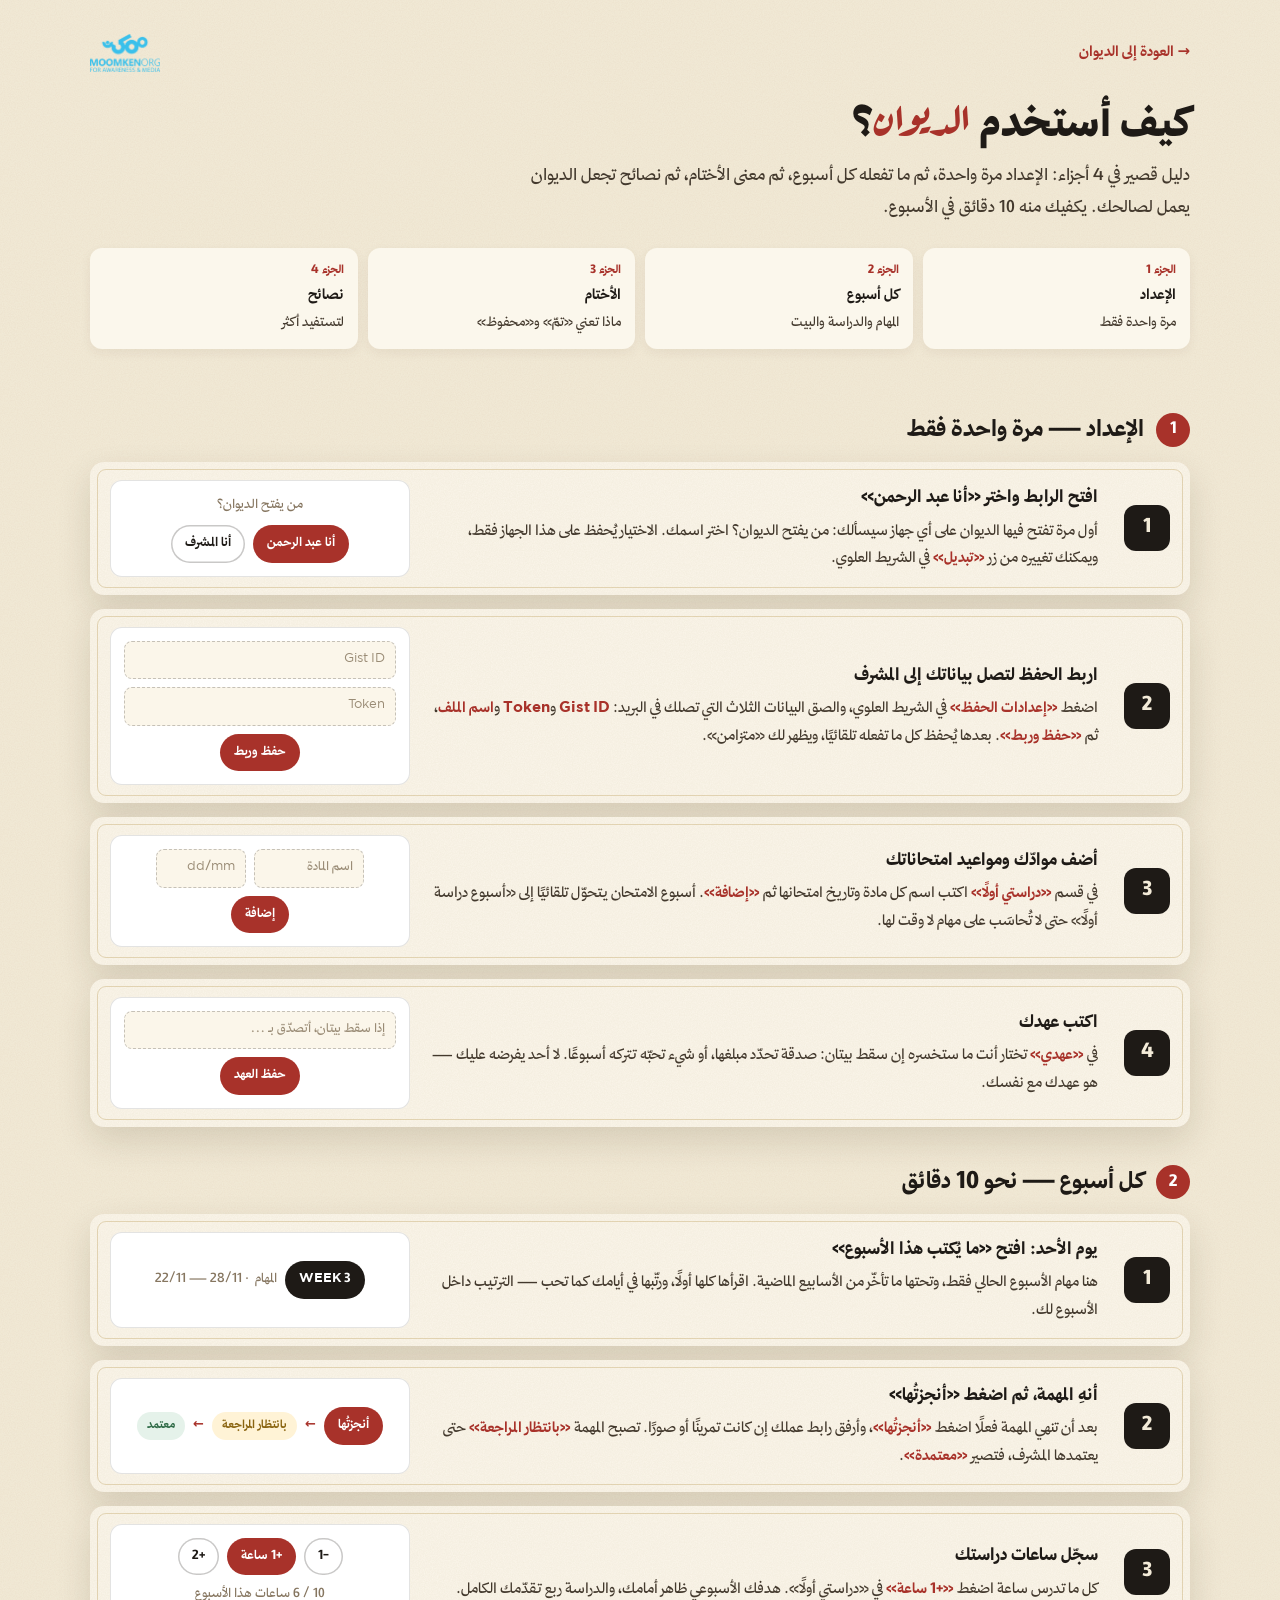
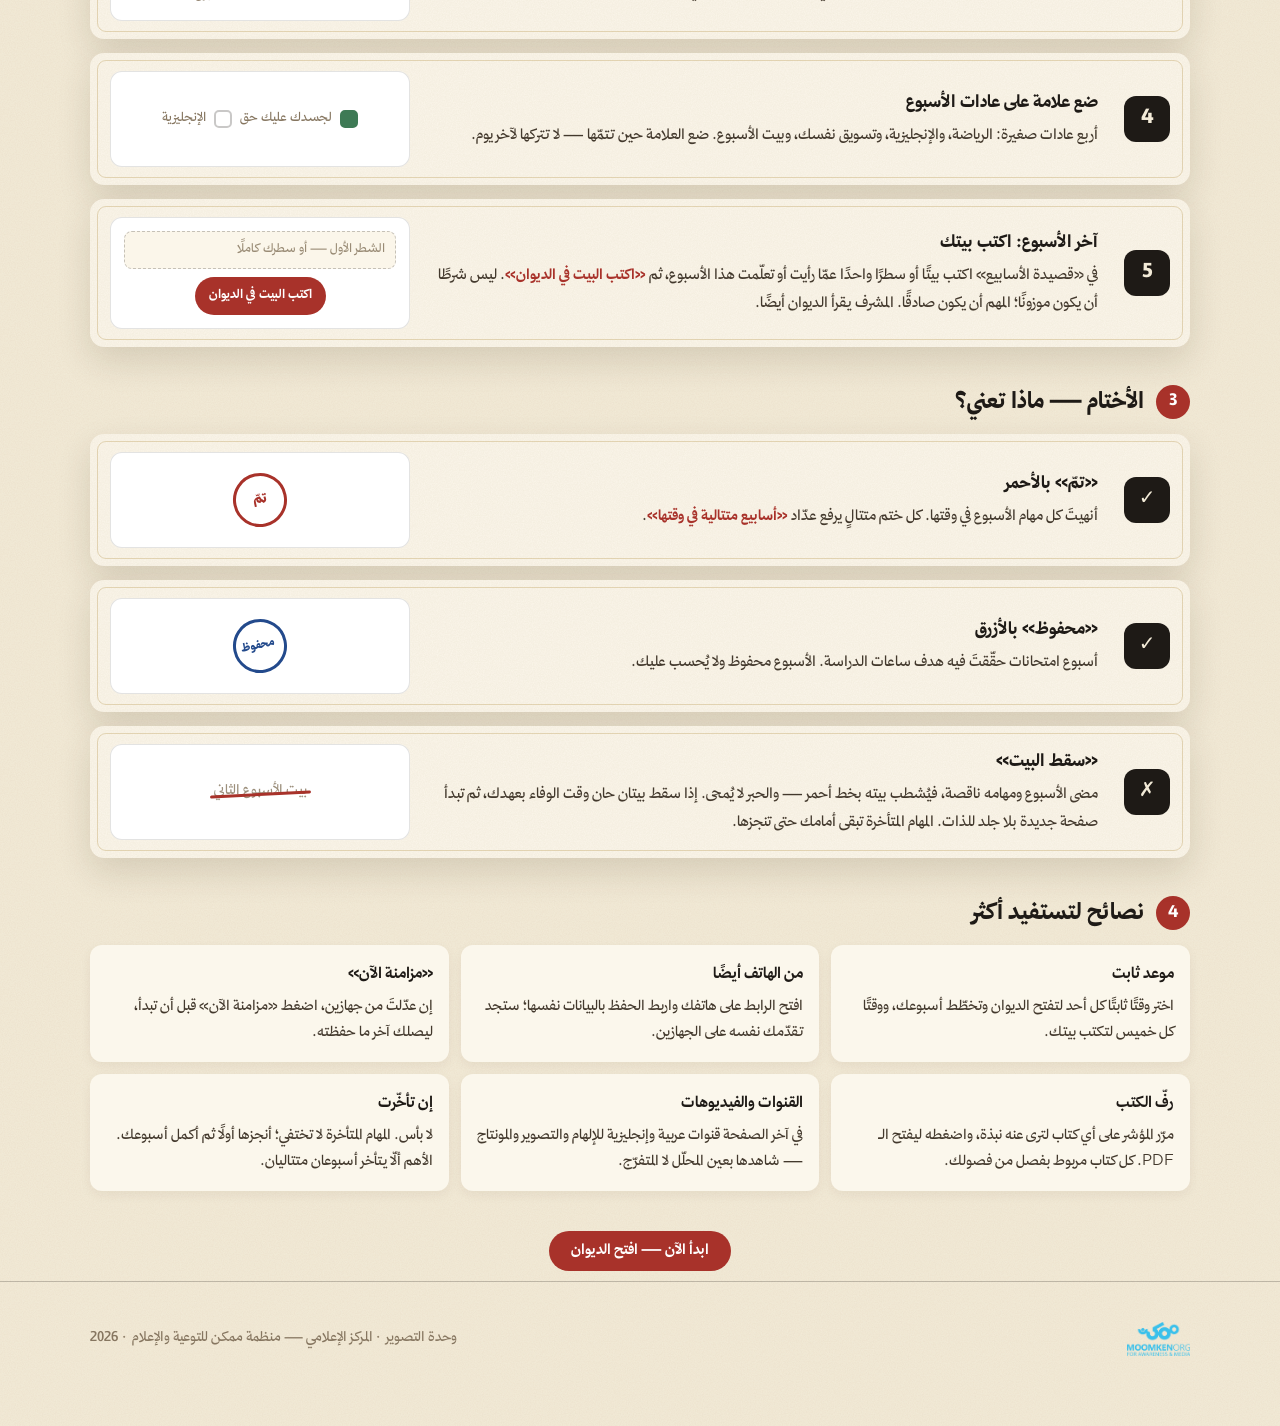
==== guide.html @ 240d4391 "Quran verse in its own section (Mushaf style), Dahab everywhere, clearer poem legend, new how-to gui" ====
<!DOCTYPE html>
<html lang="ar" dir="rtl">
<head>
<meta charset="utf-8">
<meta name="viewport" content="width=device-width, initial-scale=1, viewport-fit=cover">
<meta name="theme-color" content="#F3EBD8">
<title>كيف أستخدم الديوان؟ — عبد الرحمن · وحدة التصوير — ممكن</title>
<link rel="icon" href="assets/favicon.png">
<link rel="stylesheet" href="base.css?v=12">
<link rel="stylesheet" href="app.css?v=12">
<style>
.g-hero{padding:34px 0 20px}
.g-top{display:flex;justify-content:space-between;align-items:center;gap:12px}
.g-back{font-weight:700;font-size:15px;color:var(--accent);text-decoration:none;display:inline-flex;align-items:center;gap:6px}
.g-back:hover{text-decoration:underline}
.g-title{margin:26px 0 6px;font-size:clamp(30px,4vw,44px);font-weight:900;color:var(--ink);line-height:1.3}
.g-title span{font-family:'Aref Ruqaa','Dahab',serif;color:var(--accent);font-weight:700}
.g-lead{font-size:17px;color:var(--body);max-width:680px;line-height:1.9;margin:0}
.g-map{display:grid;grid-template-columns:repeat(4,1fr);gap:10px;margin:22px 0 6px}
.g-map a{display:flex;flex-direction:column;gap:2px;background:var(--surface);border-radius:12px;padding:12px 14px;text-decoration:none;color:var(--body);box-shadow:0 4px 12px rgba(60,40,15,.06);font-size:13.5px;transition:transform .2s}
.g-map a:hover{transform:translateY(-3px)}
.g-map b{color:var(--ink);font-size:15px}
.g-map i{font-style:normal;color:var(--accent);font-weight:800;font-size:12px}
.g-part{margin:34px 0 10px;display:flex;align-items:center;gap:12px}
.g-part span{width:34px;height:34px;border-radius:50%;background:var(--accent);color:#fff;display:grid;place-items:center;font-weight:800}
.g-part h2{margin:0;font-size:24px;font-weight:800;color:var(--ink)}
.steps{display:grid;gap:14px}
.step{display:grid;grid-template-columns:54px 1fr minmax(0,300px);gap:18px;align-items:center;background:var(--paper) var(--grain);border-radius:14px;padding:18px 20px;box-shadow:var(--shadow);position:relative}
.step::before{content:'';position:absolute;inset:7px;border:1px solid rgba(176,138,62,.3);border-radius:9px;pointer-events:none}
.sn{width:46px;height:46px;border-radius:12px;background:#1E1A16;color:#F3EBD8;display:grid;place-items:center;font-weight:900;font-size:20px}
.step h3{margin:0 0 4px;font-size:18px;font-weight:800;color:var(--ink)}
.step p{margin:0;font-size:15px;line-height:1.85;color:var(--body)}
.step p b{color:var(--accent)}
.mock{background:#fff;border-radius:12px;padding:14px;box-shadow:inset 0 0 0 1px var(--line);display:flex;flex-direction:column;gap:8px;align-items:center;justify-content:center;min-height:96px;font-size:13px;color:var(--muted)}
.mock .row{display:flex;gap:8px;flex-wrap:wrap;justify-content:center;align-items:center}
.mb{display:inline-flex;align-items:center;gap:6px;border-radius:999px;padding:7px 14px;font-weight:700;font-size:13px;background:var(--accent);color:#fff;white-space:nowrap}
.mb.gh{background:transparent;color:var(--ink);box-shadow:inset 0 0 0 1.5px var(--line2)}
.mb.dk{background:#1E1A16}
.mf{width:100%;border:1.5px dashed var(--line2);border-radius:8px;padding:7px 10px;text-align:start;font-size:12.5px;color:#9a8c76;background:var(--paper)}
.mk{display:inline-flex;width:18px;height:18px;border-radius:5px;border:2px solid var(--line2)}
.mk.on{background:#3E7A55;border-color:#3E7A55}
.tag{display:inline-block;border-radius:999px;padding:3px 10px;font-size:12px;font-weight:700}
.tag.wait{background:#FFF3D6;color:#8A6410}.tag.ok{background:#E5F2EA;color:#2F6B47}
.stamp{width:54px;height:54px;border-radius:50%;border:3px solid var(--accent);color:var(--accent);display:grid;place-items:center;font-weight:900;transform:rotate(-12deg);font-size:15px}
.stamp.b{border-color:var(--accent2);color:var(--accent2);font-size:12px}
.strk{position:relative;color:#9c8f7c;font-size:14px}
.strk::after{content:'';position:absolute;left:-4px;right:-4px;top:55%;height:3px;background:var(--accent);border-radius:3px;transform:rotate(-3deg)}
.arrow{color:var(--accent);font-weight:900}
.tips{display:grid;grid-template-columns:repeat(3,1fr);gap:12px}
.tip{background:var(--surface);border-radius:12px;padding:16px;box-shadow:0 4px 12px rgba(60,40,15,.06)}
.tip b{display:block;color:var(--ink);font-size:16px;margin-bottom:4px}
.tip p{margin:0;font-size:14.5px;line-height:1.8;color:var(--body)}
.g-end{text-align:center;margin:40px 0 10px}
@media (max-width:900px){ .g-map{grid-template-columns:repeat(2,1fr)} .tips{grid-template-columns:1fr} }
@media (max-width:720px){ .step{grid-template-columns:44px 1fr} .step .mock{grid-column:1 / -1} .sn{width:40px;height:40px;font-size:17px} }
</style>
</head>
<body>
<header class="g-hero">
  <div class="wrap">
    <div class="g-top">
      <a class="g-back" href="./">→ العودة إلى الديوان</a>
      <img class="logo" src="assets/logo-cyan.png" alt="ممكن" width="132" height="44">
    </div>
    <h1 class="g-title">كيف أستخدم <span>الديوان</span>؟</h1>
    <p class="g-lead">دليل قصير في <bdi dir="ltr">4</bdi> أجزاء: الإعداد مرة واحدة، ثم ما تفعله كل أسبوع، ثم معنى الأختام، ثم نصائح تجعل الديوان يعمل لصالحك. يكفيك منه <bdi dir="ltr">10</bdi> دقائق في الأسبوع.</p>
    <nav class="g-map">
      <a href="#p1"><i>الجزء 1</i><b>الإعداد</b>مرة واحدة فقط</a>
      <a href="#p2"><i>الجزء 2</i><b>كل أسبوع</b>المهام والدراسة والبيت</a>
      <a href="#p3"><i>الجزء 3</i><b>الأختام</b>ماذا تعني «تمّ» و«محفوظ»</a>
      <a href="#p4"><i>الجزء 4</i><b>نصائح</b>لتستفيد أكثر</a>
    </nav>
  </div>
</header>

<main class="wrap">
  <div class="g-part" id="p1"><span>1</span><h2>الإعداد — مرة واحدة فقط</h2></div>
  <div class="steps">
    <div class="step"><div class="sn">1</div><div><h3>افتح الرابط واختر «أنا عبد الرحمن»</h3><p>أول مرة تفتح فيها الديوان على أي جهاز سيسألك: من يفتح الديوان؟ اختر اسمك. الاختيار يُحفظ على هذا الجهاز فقط، ويمكنك تغييره من زر <b>«تبديل»</b> في الشريط العلوي.</p></div>
      <div class="mock"><span>من يفتح الديوان؟</span><div class="row"><span class="mb">أنا عبد الرحمن</span><span class="mb gh">أنا المشرف</span></div></div></div>
    <div class="step"><div class="sn">2</div><div><h3>اربط الحفظ لتصل بياناتك إلى المشرف</h3><p>اضغط <b>«إعدادات الحفظ»</b> في الشريط العلوي، والصق البيانات الثلاث التي تصلك في البريد: <b>Gist ID</b> و<b>Token</b> و<b>اسم الملف</b>، ثم <b>«حفظ وربط»</b>. بعدها يُحفظ كل ما تفعله تلقائيًا، ويظهر لك «متزامن».</p></div>
      <div class="mock"><div class="mf">Gist ID</div><div class="mf">Token</div><span class="mb">حفظ وربط</span></div></div>
    <div class="step"><div class="sn">3</div><div><h3>أضف موادّك ومواعيد امتحاناتك</h3><p>في قسم <b>«دراستي أولًا»</b> اكتب اسم كل مادة وتاريخ امتحانها ثم <b>«إضافة»</b>. أسبوع الامتحان يتحوّل تلقائيًا إلى «أسبوع دراسة أولًا» حتى لا تُحاسَب على مهام لا وقت لها.</p></div>
      <div class="mock"><div class="row"><div class="mf" style="width:110px">اسم المادة</div><div class="mf" style="width:90px">dd/mm</div><span class="mb">إضافة</span></div></div></div>
    <div class="step"><div class="sn">4</div><div><h3>اكتب عهدك</h3><p>في <b>«عهدي»</b> تختار أنت ما ستخسره إن سقط بيتان: صدقة تحدّد مبلغها، أو شيء تحبّه تتركه أسبوعًا. لا أحد يفرضه عليك — هو عهدك مع نفسك.</p></div>
      <div class="mock"><div class="mf">إذا سقط بيتان، أتصدّق بـ…</div><span class="mb">حفظ العهد</span></div></div>
  </div>

  <div class="g-part" id="p2"><span>2</span><h2>كل أسبوع — نحو <bdi dir="ltr">10</bdi> دقائق</h2></div>
  <div class="steps">
    <div class="step"><div class="sn">1</div><div><h3>يوم الأحد: افتح «ما يُكتب هذا الأسبوع»</h3><p>هنا مهام الأسبوع الحالي فقط، وتحتها ما تأخّر من الأسابيع الماضية. اقرأها كلها أولًا، ورتّبها في أيامك كما تحب — الترتيب داخل الأسبوع لك.</p></div>
      <div class="mock"><div class="row"><span class="mb dk">WEEK 3</span><span>المهام · <bdi dir="ltr">22/11 — 28/11</bdi></span></div></div></div>
    <div class="step"><div class="sn">2</div><div><h3>أنهِ المهمة، ثم اضغط «أنجزتُها»</h3><p>بعد أن تنهي المهمة فعلًا اضغط <b>«أنجزتُها»</b>، وأرفق رابط عملك إن كانت تمرينًا أو صورًا. تصبح المهمة <b>«بانتظار المراجعة»</b> حتى يعتمدها المشرف، فتصير <b>«معتمدة»</b>.</p></div>
      <div class="mock"><div class="row"><span class="mb">أنجزتُها</span><span class="arrow">←</span><span class="tag wait">بانتظار المراجعة</span><span class="arrow">←</span><span class="tag ok">معتمد</span></div></div></div>
    <div class="step"><div class="sn">3</div><div><h3>سجّل ساعات دراستك</h3><p>كل ما تدرس ساعة اضغط <b>«+1 ساعة»</b> في «دراستي أولًا». هدفك الأسبوعي ظاهر أمامك، والدراسة ربع تقدّمك الكامل.</p></div>
      <div class="mock"><div class="row"><span class="mb gh">−1</span><span class="mb">+1 ساعة</span><span class="mb gh">+2</span></div><span><bdi dir="ltr">6 / 10</bdi> ساعات هذا الأسبوع</span></div></div>
    <div class="step"><div class="sn">4</div><div><h3>ضع علامة على عادات الأسبوع</h3><p>أربع عادات صغيرة: الرياضة، والإنجليزية، وتسويق نفسك، وبيت الأسبوع. ضع العلامة حين تتمّها — لا تتركها لآخر يوم.</p></div>
      <div class="mock"><div class="row"><span class="mk on"></span>لجسدك عليك حق <span class="mk"></span>الإنجليزية</div></div></div>
    <div class="step"><div class="sn">5</div><div><h3>آخر الأسبوع: اكتب بيتك</h3><p>في «قصيدة الأسابيع» اكتب بيتًا أو سطرًا واحدًا عمّا رأيت أو تعلّمت هذا الأسبوع، ثم <b>«اكتب البيت في الديوان»</b>. ليس شرطًا أن يكون موزونًا؛ المهم أن يكون صادقًا. المشرف يقرأ الديوان أيضًا.</p></div>
      <div class="mock"><div class="mf">الشطر الأول — أو سطرك كاملًا</div><span class="mb">اكتب البيت في الديوان</span></div></div>
  </div>

  <div class="g-part" id="p3"><span>3</span><h2>الأختام — ماذا تعني؟</h2></div>
  <div class="steps">
    <div class="step"><div class="sn">✓</div><div><h3>«تمّ» بالأحمر</h3><p>أنهيتَ كل مهام الأسبوع في وقتها. كل ختم متتالٍ يرفع عدّاد <b>«أسابيع متتالية في وقتها»</b>.</p></div><div class="mock"><span class="stamp">تمّ</span></div></div>
    <div class="step"><div class="sn">✓</div><div><h3>«محفوظ» بالأزرق</h3><p>أسبوع امتحانات حقّقتَ فيه هدف ساعات الدراسة. الأسبوع محفوظ ولا يُحسب عليك.</p></div><div class="mock"><span class="stamp b">محفوظ</span></div></div>
    <div class="step"><div class="sn">✗</div><div><h3>«سقط البيت»</h3><p>مضى الأسبوع ومهامه ناقصة، فيُشطب بيته بخط أحمر — والحبر لا يُمحى. إذا سقط بيتان حان وقت الوفاء بعهدك، ثم تبدأ صفحة جديدة بلا جلد للذات. المهام المتأخرة تبقى أمامك حتى تنجزها.</p></div><div class="mock"><span class="strk">بيت الأسبوع الثاني</span></div></div>
  </div>

  <div class="g-part" id="p4"><span>4</span><h2>نصائح لتستفيد أكثر</h2></div>
  <div class="tips">
    <div class="tip"><b>موعد ثابت</b><p>اختر وقتًا ثابتًا كل أحد لتفتح الديوان وتخطّط أسبوعك، ووقتًا كل خميس لتكتب بيتك.</p></div>
    <div class="tip"><b>من الهاتف أيضًا</b><p>افتح الرابط على هاتفك واربط الحفظ بالبيانات نفسها؛ ستجد تقدّمك نفسه على الجهازين.</p></div>
    <div class="tip"><b>«مزامنة الآن»</b><p>إن عدّلتَ من جهازين، اضغط «مزامنة الآن» قبل أن تبدأ، ليصلك آخر ما حفظته.</p></div>
    <div class="tip"><b>رفّ الكتب</b><p>مرّر المؤشر على أي كتاب لترى عنه نبذة، واضغطه ليفتح الـ PDF. كل كتاب مربوط بفصل من فصولك.</p></div>
    <div class="tip"><b>القنوات والفيديوهات</b><p>في آخر الصفحة قنوات عربية وإنجليزية للإلهام والتصوير والمونتاج — شاهدها بعين المحلّل لا المتفرّج.</p></div>
    <div class="tip"><b>إن تأخّرت</b><p>لا بأس. المهام المتأخرة لا تختفي؛ أنجزها أولًا ثم أكمل أسبوعك. الأهم ألّا يتأخر أسبوعان متتاليان.</p></div>
  </div>
  <div class="g-end"><a class="btn btn-main" href="./">ابدأ الآن — افتح الديوان</a></div>
</main>
<footer class="foot">
  <div class="wrap foot-in">
    <img src="assets/logo-cyan.png" alt="ممكن" width="102" height="34">
    <span>وحدة التصوير · المركز الإعلامي — منظمة ممكن للتوعية والإعلام · <bdi dir="ltr">2026</bdi></span>
  </div>
</footer>
</body>
</html>
---- base.css ----
/* ============================================================
   Moomken Media Center — Photography Unit trackers · shared base
   Each theme (app.css) sets the colour tokens below.
   ============================================================ */
@font-face{font-family:'Dahab';src:url('assets/fonts/DahabArabicITF-Regular.otf') format('opentype');font-weight:400;font-display:swap}
@font-face{font-family:'Dahab';src:url('assets/fonts/DahabArabicITF-Medium.otf') format('opentype');font-weight:500;font-display:swap}
@font-face{font-family:'Dahab';src:url('assets/fonts/DahabArabicITF-Bold.otf') format('opentype');font-weight:700;font-display:swap}
@font-face{font-family:'Dahab';src:url('assets/fonts/DahabArabicITF-ExtraBold.otf') format('opentype');font-weight:800;font-display:swap}
@font-face{font-family:'Dahab';src:url('assets/fonts/DahabArabicITF-Black.otf') format('opentype');font-weight:900;font-display:swap}
@font-face{font-family:'Gotham';src:url('assets/fonts/Gotham-Book.ttf') format('truetype');font-weight:400;font-display:swap}
@font-face{font-family:'Gotham';src:url('assets/fonts/Gotham-Medium.ttf') format('truetype');font-weight:500;font-display:swap}
@font-face{font-family:'Gotham';src:url('assets/fonts/Gotham-Bold.ttf') format('truetype');font-weight:700;font-display:swap}
@font-face{font-family:'Gotham';src:url('assets/fonts/Gotham-Black.otf') format('opentype');font-weight:900;font-display:swap}

:root{
  --bg:#0B1220; --bg2:#101a2e; --surface:#14203a; --surface2:#1a2947;
  --ink:#F4F7FB; --body:#C9D3E1; --muted:#8A97AB; --line:rgba(255,255,255,.08); --line2:rgba(255,255,255,.22);
  --accent:#F4B942; --accent-ink:#1A1206; --accent2:#7FD1FF;
  --ok:#43B97F; --warn:#E3A33B; --danger:#E5484D;
  --r:18px; --r-md:12px; --r-sm:8px;
  --ease:cubic-bezier(.2,.8,.2,1);
  --shadow:0 10px 30px rgba(0,0,0,.35);
}
*{box-sizing:border-box}
html{scroll-behavior:smooth;-webkit-text-size-adjust:100%}
body{margin:0;background:var(--bg);color:var(--body);font-family:'Dahab','Gotham',system-ui,sans-serif;font-size:16.5px;line-height:1.8;overflow-x:hidden}
img{max-width:100%;display:block}
a{color:var(--accent2)}
bdi{unicode-bidi:isolate}
.hidden{display:none!important}
.wrap{max-width:1140px;margin:0 auto;padding:0 20px}
.en{font-family:'Gotham',sans-serif;letter-spacing:.02em}
.grow{flex:1}
.muted{color:var(--muted)}
::selection{background:var(--accent);color:var(--accent-ink)}
input,button,textarea{font-family:inherit}

/* ---------- buttons ---------- */
.btn{font-family:inherit;font-weight:700;font-size:15px;border:0;cursor:pointer;padding:11px 22px;border-radius:999px;display:inline-flex;align-items:center;justify-content:center;gap:6px;line-height:1.2;text-decoration:none;transition:transform .15s var(--ease),background .18s,color .18s,box-shadow .18s;white-space:nowrap}
.btn:active{transform:scale(.96)}
.btn:disabled{opacity:.5;cursor:default}
.btn-sm{font-size:14px;padding:8px 16px}
.btn-xs{font-size:13px;padding:6px 12px}
.btn-main{background:var(--accent);color:var(--accent-ink)}
.btn-main:hover{box-shadow:0 0 0 4px color-mix(in srgb,var(--accent) 30%,transparent)}
.btn-ok{background:var(--ok);color:#fff}
.btn-ghost{background:transparent;color:var(--ink);box-shadow:inset 0 0 0 1.5px var(--line2)}
.btn-ghost:hover{box-shadow:inset 0 0 0 1.5px var(--ink)}
.btn-ghost-d{background:transparent;color:var(--muted);box-shadow:inset 0 0 0 1.5px var(--line2)}

/* ---------- role picker ---------- */
.veil{position:fixed;inset:0;z-index:90;background:color-mix(in srgb,var(--bg) 88%,transparent);backdrop-filter:blur(10px);display:grid;place-items:center;padding:20px}
.veil-card{background:var(--surface);border:1px solid var(--line);border-radius:24px;padding:34px 28px;max-width:440px;width:100%;text-align:center;box-shadow:var(--shadow)}
.veil-card img.veil-st{width:130px;margin:-90px auto 6px;filter:drop-shadow(0 10px 20px rgba(0,0,0,.4))}
.veil-card h2{color:var(--ink);margin:6px 0 4px;font-size:26px;line-height:1.4}
.veil-card p{margin:0 0 20px;color:var(--muted);font-size:15px}
.pick-row{display:flex;gap:10px;justify-content:center;flex-wrap:wrap}
.pin-row{margin-top:18px;display:flex;gap:8px;justify-content:center;flex-wrap:wrap}
.pin-row input{background:var(--bg2);border:1.5px solid var(--line2);color:var(--ink);border-radius:999px;padding:9px 16px;width:160px;font-size:16px;text-align:center}
.pin-err{width:100%;color:var(--danger);font-size:14px}

/* ---------- sync bar ---------- */
.syncbar{position:sticky;top:0;z-index:60;background:color-mix(in srgb,var(--bg) 82%,transparent);backdrop-filter:blur(12px);border-bottom:1px solid var(--line)}
.syncbar-in{max-width:1140px;margin:0 auto;padding:8px 20px;display:flex;align-items:center;gap:8px;font-size:13.5px;flex-wrap:wrap}
.dot{width:9px;height:9px;border-radius:50%;background:#8a96a8;flex:none}
.dot.pulse{animation:pulse 1s infinite}
@keyframes pulse{50%{opacity:.3}}
.sync-txt{color:var(--muted);min-width:0;overflow:hidden;text-overflow:ellipsis;white-space:nowrap;max-width:46vw}
.role-badge{color:var(--ink);font-weight:700;padding:2px 10px;border-radius:999px;background:var(--surface2)}
.setup{border-top:1px solid var(--line);background:var(--bg2)}
.setup-in{max-width:1140px;margin:0 auto;padding:14px 20px;display:flex;gap:12px;flex-wrap:wrap;align-items:flex-end}
.field{display:flex;flex-direction:column;gap:4px;flex:1 1 220px;min-width:0}
.field.narrow{flex:0 1 220px}
.field label{font-size:13px;color:var(--muted)}
.field input{background:var(--surface);border:1.5px solid var(--line2);color:var(--ink);border-radius:10px;padding:9px 12px;font-size:14px;width:100%}
.setup-note{width:100%;font-size:13px;color:var(--muted)}

/* ---------- sections ---------- */
.sec{padding:56px 0}
.sec-head{display:flex;align-items:flex-end;justify-content:space-between;gap:16px;margin-bottom:22px;flex-wrap:wrap}
.sec-k{font-family:'Gotham',sans-serif;font-size:12px;letter-spacing:.22em;text-transform:uppercase;color:var(--accent);font-weight:700}
.sec h2{color:var(--ink);font-size:clamp(26px,4vw,38px);line-height:1.3;margin:4px 0 0;font-weight:900}
.sec-sub{color:var(--muted);max-width:560px;margin:6px 0 0;font-size:15.5px}
.card{background:var(--surface);border:1px solid var(--line);border-radius:var(--r);padding:22px}
.rv{opacity:0;transform:translateY(18px);transition:opacity .7s var(--ease),transform .7s var(--ease)}
.rv.in{opacity:1;transform:none}

/* ---------- this week ---------- */
#weekCard{display:flex;gap:20px;align-items:flex-start}
.wk-cal{flex:none;width:96px;text-align:center;border-radius:16px;background:var(--accent);color:var(--accent-ink);padding:10px 6px 8px}
.wk-cal .w1{font-family:'Gotham';font-size:11px;letter-spacing:.28em;font-weight:700}
.wk-cal .w2{font-family:'Gotham';font-size:46px;font-weight:900;line-height:1}
.wk-cal .w3{font-size:13px;font-weight:700}
.wk-main{flex:1;min-width:0}
.wk-head{display:flex;gap:10px;align-items:baseline;flex-wrap:wrap;margin-bottom:6px}
.wk-head h3{margin:0;color:var(--ink);font-size:21px}
.rng{color:var(--muted);font-size:14px}
.exam-banner{background:color-mix(in srgb,var(--warn) 16%,transparent);border:1px solid color-mix(in srgb,var(--warn) 40%,transparent);color:var(--ink);border-radius:12px;padding:10px 14px;margin:8px 0;font-size:15px}
.wk-list{list-style:none;margin:6px 0 0;padding:0;display:grid;gap:4px}
.wk-list li{display:flex;gap:10px;align-items:flex-start;padding:7px 10px;border-radius:10px;cursor:pointer;transition:background .15s;overflow-wrap:anywhere}
.wk-list li:hover{background:var(--surface2)}
.wk-list li.done span{color:var(--muted);text-decoration:line-through;text-decoration-color:var(--line2)}
.wk-late{margin-top:12px;font-size:13px;color:var(--warn);font-weight:700}
.t-ico{width:24px;height:24px;flex:none;margin-top:2px}

/* ---------- studies ---------- */
.st-grid{display:grid;grid-template-columns:1fr 1fr;gap:18px}
.st-card{background:var(--surface);border:1px solid var(--line);border-radius:var(--r);padding:22px;min-width:0}
.st-k{font-size:14px;color:var(--muted);font-weight:700;margin-bottom:6px}
.st-big{display:flex;align-items:baseline;gap:8px;color:var(--ink)}
.st-big b{font-family:'Gotham';font-size:56px;line-height:1;font-weight:900;color:var(--accent)}
.st-meter{height:8px;border-radius:9px;background:var(--surface2);overflow:hidden;margin:12px 0}
.st-meter i{display:block;height:100%;background:var(--accent);border-radius:9px;transition:width .6s var(--ease)}
.st-acts{display:flex;gap:8px;flex-wrap:wrap}
.st-goal{display:block;margin-top:10px;font-size:14px;color:var(--muted)}
.st-goal input{width:60px;background:var(--bg2);border:1.5px solid var(--line2);color:var(--ink);border-radius:8px;padding:3px 6px;text-align:center;font-family:'Gotham'}
.st-bars{display:flex;gap:6px;align-items:flex-end;height:96px;margin-top:16px}
.sb{flex:1;height:100%;display:flex;flex-direction:column;justify-content:flex-end;align-items:center;gap:4px;position:relative}
.sb i{display:block;width:100%;min-height:3px;background:var(--line2);border-radius:6px 6px 2px 2px;transition:height .6s var(--ease)}
.sb.met i{background:var(--ok)}
.sb.now i{box-shadow:0 0 0 2px var(--accent)}
.sb.exam::before{content:'📚';position:absolute;top:-4px;font-size:12px}
.sb span{font-family:'Gotham';font-size:11px;color:var(--muted)}
.st-note{margin-top:10px;font-size:13.5px;color:var(--muted)}
.subj{list-style:none;padding:0;margin:4px 0 12px;display:grid;gap:6px}
.subj li{display:flex;align-items:center;gap:8px;background:var(--bg2);border-radius:10px;padding:8px 12px;flex-wrap:wrap}
.sn{color:var(--ink);font-weight:700;flex:1;min-width:0;overflow-wrap:anywhere}
.sd{color:var(--muted);font-size:13.5px}
.cd{font-size:12.5px;font-weight:700;padding:1px 9px;border-radius:999px;background:var(--surface2);color:var(--body)}
.cd.hot{background:var(--warn);color:#1a1206}
.cd.past{opacity:.6}
.subj .x{background:none;border:0;color:var(--muted);font-size:20px;cursor:pointer;line-height:1;padding:0 4px}
.subj-add{display:flex;gap:8px;flex-wrap:wrap}
.subj-add input{flex:1 1 130px;min-width:0;background:var(--bg2);border:1.5px solid var(--line2);color:var(--ink);border-radius:10px;padding:7px 10px;font-size:14px;color-scheme:dark}
.st-tips{margin-top:14px;font-size:13.5px;color:var(--muted);border-top:1px dashed var(--line2);padding-top:12px}
.st-tips b{color:var(--ink)}

/* ---------- weekly habits ---------- */
.ck-head{color:var(--ink);font-weight:800;font-size:18px;margin-bottom:10px;display:flex;gap:10px;align-items:baseline}
.ck-head span{font-size:13px;color:var(--muted);font-weight:500}
.ck-list{display:grid;grid-template-columns:repeat(4,1fr);gap:10px}
.ck{display:flex;gap:10px;align-items:flex-start;text-align:start;background:var(--surface);border:1px solid var(--line);border-radius:14px;padding:14px;color:var(--body);cursor:pointer;transition:border-color .2s,background .2s,transform .15s}
.ck:hover:not(:disabled){border-color:var(--line2)}
.ck:disabled{cursor:default}
.ck b{display:block;color:var(--ink);font-size:15.5px}
.ck small{display:block;font-size:13px;color:var(--muted);line-height:1.5}
.ck-box{flex:none;width:24px;height:24px;border-radius:7px;border:1.6px solid var(--line2);display:grid;place-items:center;color:var(--accent-ink);font-weight:900;font-size:14px;margin-top:2px}
.ck.on{border-color:color-mix(in srgb,var(--accent) 60%,transparent);background:color-mix(in srgb,var(--accent) 9%,var(--surface))}
.ck.on .ck-box{background:var(--accent);border-color:var(--accent)}

/* ---------- chapters ---------- */
#chapters{display:grid;gap:14px}
.ch{background:var(--surface);border:1px solid var(--line);border-radius:var(--r);overflow:hidden;transition:border-color .3s}
.ch.current{border-color:color-mix(in srgb,var(--cc) 55%,transparent)}
.ch-head{display:flex;align-items:center;gap:16px;padding:18px 20px;cursor:pointer;user-select:none}
.ch-num{flex:none;width:52px;height:52px;border-radius:50%;display:grid;place-items:center;font-family:'Gotham';font-weight:900;font-size:22px;color:var(--bg);background:var(--cc)}
.ch.done .ch-num{background:var(--ok);color:#fff}
.ch-titles{flex:1;min-width:0}
.ch-en{font-family:'Gotham';font-size:11.5px;letter-spacing:.14em;text-transform:uppercase;color:var(--cc);font-weight:700}
.ch-titles h3{margin:0;color:var(--ink);font-size:20px;line-height:1.45}
.ch-meta{font-size:13px;color:var(--muted)}
.ch-prog{flex:none;width:130px}
.ch-prog .row{display:flex;justify-content:space-between;font-family:'Gotham';font-size:12px;color:var(--muted)}
.ch-bar{height:6px;border-radius:6px;background:var(--surface2);overflow:hidden;margin-top:4px}
.ch-bar i{display:block;height:100%;background:var(--cc);transition:width .6s var(--ease)}
.ch-toggle{flex:none;background:none;border:0;color:var(--muted);font-size:22px;cursor:pointer;transition:transform .3s var(--ease)}
.ch.open .ch-toggle{transform:rotate(180deg)}
.ch-body{display:grid;grid-template-rows:0fr;transition:grid-template-rows .45s var(--ease)}
.ch.open .ch-body{grid-template-rows:1fr}
.ch-inner{overflow:hidden;padding:0 20px}
.ch.open .ch-inner{padding-bottom:20px}
.ch-quote{margin:0 0 10px;padding:10px 16px;border-inline-start:3px solid var(--cc);color:var(--ink);font-size:17px;font-weight:700;background:var(--bg2);border-radius:0 10px 10px 0}
.ch-desc{margin:0 0 14px;color:var(--body)}
.tasks{display:grid;gap:8px}
.task{display:flex;gap:12px;align-items:flex-start;background:var(--bg2);border:1px solid var(--line);border-radius:14px;padding:13px 14px;transition:border-color .2s,background .3s}
.task.pending{border-color:color-mix(in srgb,var(--warn) 45%,transparent)}
.task.done{opacity:.82}
.task.just{animation:just .9s var(--ease)}
@keyframes just{30%{background:color-mix(in srgb,var(--ok) 25%,var(--bg2))}}
.t-main{flex:1;min-width:0}
.t-txt{color:var(--ink);font-weight:700;overflow-wrap:anywhere;line-height:1.65}
.task.done .t-txt{text-decoration:line-through;text-decoration-color:var(--line2)}
.t-why{font-size:14px;color:var(--muted);margin-top:2px}
.t-tags{display:flex;gap:6px;flex-wrap:wrap;margin-top:6px;align-items:center}
.tag{font-size:12px;padding:1px 9px;border-radius:999px;background:var(--surface2);color:var(--body);font-weight:700}
.tag.paid{background:var(--accent);color:var(--accent-ink)}
.tag.lang,.tag.wk{font-family:'Gotham';font-size:11px;letter-spacing:.06em}
.t-link{font-size:13px;font-weight:700;text-decoration:none;color:var(--accent2)}
.t-link:hover{text-decoration:underline}
.t-attach{margin-top:8px;background:none;border:1px dashed var(--line2);color:var(--muted);border-radius:999px;padding:3px 12px;font-size:13px;cursor:pointer}
.t-sub{display:none;gap:6px;margin-top:8px}
.t-sub.on{display:flex}
.t-sub input{flex:1;min-width:0;background:var(--surface);border:1.5px solid var(--line2);color:var(--ink);border-radius:999px;padding:5px 12px;font-size:13px}
.t-act{flex:none;display:flex;flex-direction:column;align-items:flex-end;gap:6px}
.stamp{font-size:11.5px;font-weight:800;padding:1px 9px;border-radius:999px;border:1.4px solid currentColor}
.st-done{color:var(--ok)} .st-pending{color:var(--warn)} .st-todo{color:var(--muted);border-style:dashed}

/* ---------- manager ---------- */
.mgr{background:var(--surface);border:1.5px solid color-mix(in srgb,var(--accent) 45%,transparent);border-radius:var(--r);padding:24px}
.mgr h3{margin:0;color:var(--ink);font-size:22px}
.mgr-lead{color:var(--muted);margin:4px 0 14px;font-size:15px}
.mgr-sub{font-weight:800;color:var(--ink);margin:14px 0 8px}
.mgr-list{display:grid;gap:8px}
.mgr-item{display:flex;gap:8px;align-items:center;flex-wrap:wrap;background:var(--bg2);border-radius:12px;padding:10px 12px}
.mi-txt{flex:1 1 260px;min-width:0;color:var(--ink);font-weight:700;overflow-wrap:anywhere}
.mi-lvl{display:block;font-size:12.5px;color:var(--muted);font-weight:500}
.mi-link{font-size:13px;font-weight:700}
.mgr-empty{color:var(--muted);padding:10px}
.mgr-extra{display:grid;grid-template-columns:repeat(auto-fit,minmax(200px,1fr));gap:10px;margin:6px 0}
.mgr-box{background:var(--bg2);border-radius:12px;padding:12px 14px;font-size:14.5px}
.mgr-box b{display:block;color:var(--ink);font-size:13px;margin-bottom:2px}

/* ---------- AI rules ---------- */
.ai-grid{display:grid;grid-template-columns:1.1fr .9fr;gap:18px;align-items:start}
.ai-rules{list-style:none;margin:0;padding:0;display:grid;gap:8px;counter-reset:r}
.ai-rules li{counter-increment:r;display:flex;gap:12px;background:var(--surface);border:1px solid var(--line);border-radius:14px;padding:12px 14px;color:var(--body)}
.ai-rules li::before{content:counter(r);flex:none;width:30px;height:30px;border-radius:50%;display:grid;place-items:center;font-family:'Gotham';font-weight:900;font-size:13px;background:var(--surface2);color:var(--accent)}
.ai-rules li b{color:var(--ink)}
.ai-yes{background:var(--surface);border:1px solid var(--line);border-radius:var(--r);padding:20px}
.ai-yes h4{margin:0 0 8px;color:var(--ink);font-size:18px}
.ai-yes ul{margin:0;padding-inline-start:20px}
.ai-yes li{margin:4px 0}
.ai-src{font-size:13px;color:var(--muted);margin-top:12px}

/* ---------- resources ---------- */
.rs-group{margin-bottom:22px}
.rs-group h4{color:var(--ink);font-size:18px;margin:0 0 10px}
.rs-list{display:grid;grid-template-columns:repeat(auto-fill,minmax(250px,1fr));gap:10px}
.rs{display:flex;flex-direction:column;gap:3px;background:var(--surface);border:1px solid var(--line);border-radius:14px;padding:14px 16px;text-decoration:none;color:var(--body);transition:transform .2s var(--ease),border-color .2s}
.rs:hover{transform:translateY(-3px);border-color:var(--line2)}
.rs-t{color:var(--ink);font-weight:800;line-height:1.5;overflow-wrap:anywhere}
.rs-m{font-size:13px;color:var(--muted)}
.rs-tags{display:flex;gap:6px;flex-wrap:wrap;margin-top:4px}
.rs-tags i{font-style:normal;font-size:11.5px;font-weight:700;padding:0 8px;border-radius:999px;background:var(--surface2)}
.rs-tags i.lang{font-family:'Gotham'}
.rs-tags i.paid{background:var(--accent);color:var(--accent-ink)}
.rs-d{font-size:13.5px;color:var(--body);margin-top:2px}

/* ---------- toasts, confetti, celebration ---------- */
#confetti{position:fixed;inset:0;pointer-events:none;z-index:95}
#toasts{position:fixed;bottom:20px;left:50%;transform:translateX(-50%);z-index:96;display:grid;gap:8px;width:min(92vw,440px)}
.toast{background:var(--ink);color:var(--bg);font-weight:700;padding:12px 18px;border-radius:14px;box-shadow:var(--shadow);text-align:center;animation:tin .35s var(--ease)}
.toast.leave{opacity:0;transform:translateY(10px);transition:.35s}
@keyframes tin{from{opacity:0;transform:translateY(14px)}}
.cele{position:fixed;inset:0;z-index:94;background:rgba(0,0,0,.6);backdrop-filter:blur(6px);display:grid;place-items:center;padding:20px;animation:tin .4s var(--ease)}
.cele-card{background:var(--surface);border:1px solid var(--line2);border-radius:24px;padding:30px 26px;text-align:center;max-width:440px;box-shadow:var(--shadow)}
.cele-ico{font-size:58px;line-height:1.2}
.cele-card h2{color:var(--ink);margin:8px 0 6px;font-size:24px;line-height:1.4}
.cele-card p{margin:0 0 18px;color:var(--body)}

/* ---------- footer ---------- */
.foot{padding:40px 0 70px;border-top:1px solid var(--line);color:var(--muted);font-size:14px}
.foot-in{display:flex;gap:18px;align-items:center;justify-content:space-between;flex-wrap:wrap}
.foot img{height:34px;width:auto}

/* ---------- responsive ---------- */
@media (max-width:900px){
  .ck-list{grid-template-columns:1fr 1fr}
  .ai-grid{grid-template-columns:1fr}
}
@media (max-width:720px){
  body{font-size:16px}
  .sec{padding:42px 0}
  .st-grid{grid-template-columns:1fr}
  #weekCard{flex-direction:column}
  .wk-cal{display:flex;gap:10px;align-items:baseline;width:auto;padding:6px 14px}
  .wk-cal .w2{font-size:30px}
  .ch-head{flex-wrap:wrap;gap:12px;padding:16px}
  .ch-num{width:44px;height:44px;font-size:18px}
  .ch-prog{width:100%;order:4}
  .ch-inner{padding:0 14px}
  .task{flex-wrap:wrap}
  .t-act{flex-direction:row;width:100%;justify-content:flex-end;flex-wrap:wrap;align-items:center}
  .sync-txt{max-width:100%;order:9;flex-basis:100%}
}
@media (max-width:460px){
  .ck-list{grid-template-columns:1fr}
}
@media (prefers-reduced-motion:reduce){
  *{animation:none!important;transition:none!important;scroll-behavior:auto!important}
  .rv{opacity:1;transform:none}
}
---- app.css ----
/* ============================================================
   ديوان عبد الرحمن — a poetry book of his own
   paper, black ink, red rubric ink, a little gold
   ============================================================ */
@font-face{font-family:'Amiri';src:url('assets/fonts/amiri-arabic-400-normal.woff2') format('woff2');font-weight:400;font-display:swap;unicode-range:U+0600-06FF,U+0750-077F,U+0870-088E,U+0890-0891,U+0897-08E1,U+08E3-08FF,U+200C-200E,U+2010-2011,U+204F,U+2E41,U+FB50-FDFF,U+FE70-FE74,U+FE76-FEFC}
@font-face{font-family:'Amiri';src:url('assets/fonts/amiri-latin-400-normal.woff2') format('woff2');font-weight:400;font-display:swap;unicode-range:U+0000-00FF,U+0131,U+0152-0153,U+02BB-02BC,U+02C6,U+02DA,U+02DC,U+2000-206F,U+20AC,U+2122,U+2212,U+FEFF}
@font-face{font-family:'Amiri Quran';src:url('assets/fonts/amiri-quran-arabic-400-normal.woff2') format('woff2');font-weight:400;font-display:swap}
@font-face{font-family:'Aref Ruqaa';src:url('assets/fonts/aref-ruqaa-arabic-400-normal.woff2') format('woff2');font-weight:400;font-display:swap;unicode-range:U+0600-06FF,U+0750-077F,U+0870-088E,U+0890-0891,U+0897-08E1,U+08E3-08FF,U+200C-200E,U+2010-2011,U+204F,U+2E41,U+FB50-FDFF,U+FE70-FE74,U+FE76-FEFC}
@font-face{font-family:'Amiri';src:url('assets/fonts/amiri-arabic-700-normal.woff2') format('woff2');font-weight:700;font-display:swap;unicode-range:U+0600-06FF,U+0750-077F,U+0870-088E,U+0890-0891,U+0897-08E1,U+08E3-08FF,U+200C-200E,U+2010-2011,U+204F,U+2E41,U+FB50-FDFF,U+FE70-FE74,U+FE76-FEFC}
@font-face{font-family:'Amiri';src:url('assets/fonts/amiri-latin-700-normal.woff2') format('woff2');font-weight:700;font-display:swap;unicode-range:U+0000-00FF,U+0131,U+0152-0153,U+02BB-02BC,U+02C6,U+02DA,U+02DC,U+2000-206F,U+20AC,U+2122,U+2212,U+FEFF}
@font-face{font-family:'Aref Ruqaa';src:url('assets/fonts/aref-ruqaa-arabic-700-normal.woff2') format('woff2');font-weight:700;font-display:swap;unicode-range:U+0600-06FF,U+0750-077F,U+0870-088E,U+0890-0891,U+0897-08E1,U+08E3-08FF,U+200C-200E,U+2010-2011,U+204F,U+2E41,U+FB50-FDFF,U+FE70-FE74,U+FE76-FEFC}
:root{
  --bg:#F3EBD8; --bg2:#F8F2E4; --surface:#FBF7EC; --surface2:#F1E8D5;
  --ink:#1E1A16; --body:#43392D; --muted:#867660; --line:rgba(30,26,22,.12); --line2:rgba(30,26,22,.24);
  --accent:#A8322A; --accent-ink:#fff; --accent2:#234A8C;
  --ok:#3E7A55; --warn:#B08A3E; --gold:#B08A3E; --paper:#FBF6EA;
  --shadow:0 14px 34px rgba(60,40,15,.14);
  --grain:url("data:image/svg+xml,%3Csvg xmlns='http://www.w3.org/2000/svg' width='220' height='220'%3E%3Cfilter id='n'%3E%3CfeTurbulence type='fractalNoise' baseFrequency='.85' numOctaves='3' stitchTiles='stitch'/%3E%3CfeColorMatrix values='0 0 0 0 .35 0 0 0 0 .25 0 0 0 0 .12 0 0 0 .09 0'/%3E%3C/filter%3E%3Crect width='100%25' height='100%25' filter='url(%23n)'/%3E%3C/svg%3E");
}
body{background:var(--bg) var(--grain)}
.sec h2,.name-h,.pg-sub{font-family:'Dahab',sans-serif}
.sec h2{font-weight:700;font-size:clamp(28px,3.4vw,40px)}
.sec-k{color:var(--accent);font-family:'Dahab',sans-serif;font-size:22px;letter-spacing:0;text-transform:none;font-weight:700}
.subj-add input{color-scheme:light}
.veil-card{padding-top:26px;overflow:visible}
.veil-card img.veil-st{width:150px;height:auto;margin:-118px auto 14px;display:block;border-radius:0;background:none;filter:drop-shadow(0 12px 18px rgba(60,40,15,.28))}
.veil-card h2{font-family:'Dahab',sans-serif;font-size:30px;line-height:1.5;margin-top:4px}
.syncbar{background:rgba(243,235,216,.9)}
.sr{position:absolute;width:1px;height:1px;overflow:hidden;clip:rect(0 0 0 0);white-space:nowrap}

/* ---------- hero: the book ---------- */
.diwan{position:relative;padding:0 0 70px;isolation:isolate;overflow:hidden;
  background:radial-gradient(1000px 600px at 50% 30%,rgba(255,250,236,.9),transparent 70%),linear-gradient(180deg,#EADFC6,#E2D4B6)}
.dw-top{position:relative;z-index:3;display:flex;justify-content:space-between;align-items:center;gap:12px;padding-top:30px}
.logo{height:38px;width:auto}
.unit-tag{font-size:12px;letter-spacing:.16em;text-transform:uppercase;color:var(--muted)}
.unit-tag b{color:var(--ink)}
.book{position:relative;margin-top:26px;display:grid;grid-template-columns:1fr 1fr;perspective:2400px}
.page{box-shadow:0 30px 40px -10px rgba(60,40,15,.3),0 3px 6px rgba(60,40,15,.14)}
.page{position:relative;background:var(--paper) var(--grain);min-height:640px;padding:46px 46px 54px}
.page-r{border-radius:4px 14px 14px 4px;background-image:linear-gradient(90deg,rgba(80,55,20,.16),rgba(80,55,20,0) 7%),var(--grain)}
.page-l{border-radius:14px 4px 4px 14px;background-image:linear-gradient(270deg,rgba(80,55,20,.2),rgba(80,55,20,0) 8%),var(--grain)}
.page::after{content:'';position:absolute;inset:16px;border:1px solid rgba(168,50,42,.28);outline:1px solid rgba(168,50,42,.14);outline-offset:4px;pointer-events:none;border-radius:2px}
.pg-in{position:relative;z-index:1;height:100%;display:flex;flex-direction:column}
.folio{position:absolute;bottom:22px;left:50%;transform:translateX(-50%);font-family:'Dahab',sans-serif;font-size:14px;color:var(--muted)}

.pg-k{font-size:14px;color:var(--muted);font-weight:700;text-align:center}
.name-h{margin:4px 0 0;line-height:1}
.name-ink{display:block;width:100%;max-width:560px;height:auto;margin:0 auto;overflow:visible}
.name-ink .nm-pre{font-family:'Aref Ruqaa','Dahab',serif;font-size:46px;fill:var(--accent);opacity:0;transition:opacity .9s .1s}


.diwan.ink .nm-pre{opacity:1}


.orn{display:block;color:var(--accent);margin:4px auto 10px}
.orn-hero{width:220px;height:22px;opacity:0;transition:opacity .8s 1.2s}
.diwan.ink .orn-hero{opacity:1}
.pg-sub{text-align:center;font-size:clamp(22px,2.3vw,28px);color:var(--accent2);font-weight:700;margin:0 0 14px}
.pg-lead{font-size:16.5px;line-height:1.95;color:var(--body);margin:0 0 10px}
.pg-lead b{color:var(--accent)}
.page-r .hero-cta{display:flex;gap:10px;flex-wrap:wrap;margin-top:auto;padding-top:14px;justify-content:center}
.pg-sub,.pg-lead,.page-r .hero-cta{opacity:0;transform:translateY(8px);transition:opacity .8s var(--ease),transform .8s var(--ease)}
.diwan.ink .pg-sub{transition-delay:1.3s}.diwan.ink .pg-lead{transition-delay:1.5s}.diwan.ink .pg-lead+.pg-lead{transition-delay:1.65s}.diwan.ink .page-r .hero-cta{transition-delay:1.8s}
.diwan.ink .pg-sub,.diwan.ink .pg-lead,.diwan.ink .page-r .hero-cta{opacity:1;transform:none}

/* the frontispiece: his one real photo */
.plate{margin:0 auto;width:min(360px,100%);background:#fff;padding:12px 12px 10px;box-shadow:0 18px 34px rgba(60,40,15,.22),0 1px 2px rgba(0,0,0,.1);transform:rotate(-1.2deg);position:relative}
.plate::before,.plate::after{content:'';position:absolute;width:44px;height:44px;border:0 solid #1E1A16;opacity:.75}
.plate::before{top:-6px;right:-6px;border-top-width:3px;border-right-width:3px}
.plate::after{bottom:-6px;left:-6px;border-bottom-width:3px;border-left-width:3px}
.plate-ph{position:relative;aspect-ratio:4/5;overflow:hidden;background:radial-gradient(circle at 50% 35%,#FBF4E4 0%,#EFE2C6 60%,#E2CFA8 100%)}
.plate-ph img{position:absolute;inset:0;width:100%;height:100%;object-fit:cover;object-position:50% 20%;mix-blend-mode:multiply}
.plate figcaption{font-family:'Dahab',sans-serif;font-size:15px;color:var(--ink);text-align:center;margin-top:8px}
.plate figcaption span{color:var(--muted)}
.page-l .plate{opacity:0;transform:rotate(-1.2deg) translateY(14px);transition:opacity 1s .2s var(--ease),transform 1s .2s var(--ease)}
.diwan.open .page-l .plate{opacity:1;transform:rotate(-1.2deg)}
.latest{margin-top:auto;padding-top:22px;text-align:center}
.lt-k{font-family:'Dahab',sans-serif;color:var(--accent);font-size:19px}
.lt-v{font-family:'Dahab',sans-serif;font-size:clamp(20px,2vw,24px);line-height:1.7;color:var(--ink);margin:4px 0 12px}
.lt-v .sep{color:var(--accent);margin:0 12px;font-size:.7em}
.lt-v.empty{color:var(--muted)}
.lt-bar{display:grid;grid-template-columns:auto 1fr;gap:10px;align-items:center;font-size:13.5px;color:var(--muted);font-weight:700}
.lt-bar i{height:3px;background:rgba(30,26,22,.12);border-radius:3px;overflow:hidden}
.lt-bar b{display:block;height:100%;background:var(--accent);transition:width 1.6s var(--ease)}


/* ---------- epigraph ---------- */
.epi{margin:0 auto 26px;max-width:760px;text-align:center;padding:26px 24px 18px;position:relative;background:var(--paper) var(--grain);border-radius:6px;box-shadow:var(--shadow)}
.epi::before{content:'';position:absolute;inset:10px;border:1px solid rgba(176,138,62,.5);pointer-events:none;border-radius:3px}
.epi blockquote{margin:0;font-family:'Dahab',sans-serif;font-weight:700;font-size:clamp(30px,3.6vw,42px);color:var(--ink);line-height:1.6}
.epi figcaption{font-size:14px;color:var(--muted);margin-top:2px}
.why{margin:14px auto 4px;padding-top:12px;border-top:1px dashed var(--line2);font-size:15px;color:var(--body);line-height:1.85;max-width:640px;text-align:start}
.why b{color:var(--accent)}

/* ---------- the poem of the weeks ---------- */
.poem{background:var(--paper) var(--grain);border-radius:8px;box-shadow:var(--shadow);padding:18px 26px;position:relative}
.poem::before{content:'';position:absolute;inset:10px;border:1px solid rgba(168,50,42,.22);pointer-events:none;border-radius:4px}
.vr{position:relative;display:grid;grid-template-columns:46px 1fr 120px;gap:16px;align-items:center;padding:16px 4px;min-height:78px}
.vr+.vr{border-top:1px solid rgba(30,26,22,.08)}
.vn{width:40px;height:40px;display:grid;place-items:center;font-family:'Dahab',sans-serif;font-weight:700;font-size:19px;color:var(--muted);position:relative}
.vn::before{content:'';position:absolute;inset:3px;border:1.5px solid currentColor;transform:rotate(45deg);border-radius:3px;opacity:.55}
.vr.now .vn{color:var(--accent)}
.vr.ok .vn,.vr.exam .vn{color:var(--ink)}
.vb{position:relative;display:grid;grid-template-columns:1fr auto 1fr;align-items:center;gap:14px;min-width:0}
.h{font-family:'Dahab',sans-serif;font-size:clamp(19px,1.9vw,24px);line-height:1.6;color:var(--ink);text-align:center}
.hs{grid-column:1 / -1}
.sep{color:var(--accent);font-size:13px}
.ph{grid-column:1 / -1;text-align:center;color:#ad9f88;font-size:15px;font-family:'Dahab',sans-serif;border-bottom:1px dotted rgba(30,26,22,.22);padding-bottom:4px;margin:0 8%}
.ph.now{color:var(--accent);font-size:18px}
.caret{display:inline-block;width:2px;height:1.1em;background:var(--accent);vertical-align:-.2em;margin-inline-start:4px;animation:caret 1s steps(2) infinite}
@keyframes caret{50%{opacity:0}}
.vm{display:flex;flex-direction:column;align-items:center;gap:2px;text-align:center}
.vl{font-family:'Dahab',sans-serif;font-size:18px;color:var(--muted);line-height:1.3}
.vr.now .vl{color:var(--accent)}
.vr.late .vl{color:var(--warn)}
.vr.missed .vl{color:var(--accent)}
.vd{font-size:12.5px;color:var(--muted)}
.vr.missed .h,.vr.missed .ph{color:#9c8f7c}
.strike{position:absolute;top:50%;left:2%;width:96%;height:26px;transform:translateY(-50%);overflow:visible;pointer-events:none}
.strike path{fill:none;stroke:var(--accent);stroke-width:5;stroke-linecap:round;stroke-dasharray:1100;stroke-dashoffset:1100;opacity:.85}
.rv.in .strike path{transition:stroke-dashoffset 1s .3s cubic-bezier(.6,.1,.3,1);stroke-dashoffset:0}
.seal{width:64px;height:64px;overflow:visible;transform:rotate(-12deg) scale(1.6);opacity:0;transition:transform .45s cubic-bezier(.3,1.5,.5,1),opacity .3s}
.seal circle{stroke:var(--accent)}
.seal text{font-family:'Dahab',sans-serif;font-size:28px;font-weight:700;fill:var(--accent)}
.vr.exam .seal circle{stroke:var(--accent2)}.vr.exam .seal text{fill:var(--accent2);font-size:22px}
.rv.in .seal{opacity:.88;transform:rotate(-12deg) scale(1)}
.vr:nth-child(2) .seal{transition-delay:.1s}.vr:nth-child(3) .seal{transition-delay:.2s}.vr:nth-child(4) .seal{transition-delay:.3s}.vr:nth-child(5) .seal{transition-delay:.4s}

/* ink writing: the line appears from right to left, the way it is written */
.inkw{-webkit-mask-image:linear-gradient(to left,#000 42%,transparent 58%);mask-image:linear-gradient(to left,#000 42%,transparent 58%);
  -webkit-mask-size:260% 100%;mask-size:260% 100%;-webkit-mask-repeat:no-repeat;mask-repeat:no-repeat;-webkit-mask-position:0 0;mask-position:0 0}
.inkw.inked{-webkit-mask-position:100% 0;mask-position:100% 0;transition:-webkit-mask-position 1.8s cubic-bezier(.45,.05,.4,1),mask-position 1.8s cubic-bezier(.45,.05,.4,1)}
.h2.inkw.inked{transition-delay:.9s}

/* the form for this week's verse */
.verse-form{margin-top:16px;background:var(--surface);border-radius:10px;box-shadow:var(--shadow);padding:18px 20px;border-inline-start:4px solid var(--accent)}
.vf-h{display:flex;flex-wrap:wrap;gap:4px 14px;align-items:baseline;margin-bottom:10px}
.vf-k{font-family:'Dahab',sans-serif;font-size:22px;color:var(--accent)}
.vf-hint{font-size:14px;color:var(--muted)}
.vf-row{display:grid;grid-template-columns:1fr auto 1fr;gap:12px;align-items:center}
.vf-row input{width:100%;background:var(--paper);border:0;border-bottom:1.5px solid var(--line2);border-radius:6px 6px 0 0;padding:10px 12px;font-family:'Dahab',sans-serif;font-size:20px;color:var(--ink);text-align:center}
.vf-row input:focus{outline:none;border-bottom-color:var(--accent);background:#fff}
.vf-foot{display:flex;flex-wrap:wrap;gap:10px 16px;align-items:center;margin-top:14px}
.vf-note{font-size:13.5px;color:var(--muted)}

.poem-foot{display:grid;grid-template-columns:1fr 1.1fr;gap:22px;margin-top:22px;align-items:start}
.poem-stats{display:grid;grid-template-columns:repeat(2,1fr);gap:10px}
.ps{background:var(--surface);border-radius:10px;padding:12px 14px;font-size:14px;color:var(--muted);box-shadow:0 4px 12px rgba(60,40,15,.06);display:flex;align-items:baseline;gap:8px}
.ps b{font-family:'Dahab',sans-serif;font-size:28px;color:var(--ink);line-height:1}
.ps.burn b{color:var(--accent)}
.ps:nth-child(5){grid-column:1 / -1}
.ps-note{grid-column:1 / -1;margin:0;font-size:13.5px;color:var(--muted)}

/* the pledge as a note in the margin */
.pledge{background:var(--paper) var(--grain);border-radius:6px;padding:20px 22px 18px;display:grid;gap:8px;box-shadow:var(--shadow);position:relative;border-inline-start:4px double var(--accent)}
.pl-k{font-size:13px;color:var(--muted);font-weight:700}
.pledge h3{margin:0;font-family:'Aref Ruqaa','Dahab',serif;font-size:30px;color:var(--accent)}
.pledge p{margin:0;font-size:15px;color:var(--body);line-height:1.8}
.pledge textarea{width:100%;display:block;background:#fff;border:1.5px dashed var(--line2);color:var(--accent2);border-radius:6px;padding:10px 12px;font-family:'Dahab',sans-serif;font-size:19px;min-height:80px;resize:vertical}
.pledge .pl-show{font-family:'Dahab',sans-serif;font-size:22px;color:var(--accent2);padding:4px 0}
.pl-alert{background:var(--accent);color:#fff;border-radius:6px;padding:10px 14px;font-size:15px;font-weight:700}
.pl-row{display:flex;gap:10px;align-items:center;flex-wrap:wrap}

/* ---------- the eight chapters (goals) ---------- */
.babs{display:grid;grid-template-columns:repeat(4,1fr);gap:16px}
.bab{position:relative;background:var(--paper) var(--grain);border-radius:8px;padding:18px 18px 14px;box-shadow:var(--shadow);text-decoration:none;color:var(--body);display:flex;flex-direction:column;transition:transform .25s var(--ease),box-shadow .25s}
.bab::before{content:'';position:absolute;inset:7px;border:1px solid rgba(176,138,62,.35);border-radius:4px;pointer-events:none}
.bab:hover{transform:translateY(-4px);box-shadow:0 22px 40px rgba(60,40,15,.18)}
.bab-k{font-family:'Dahab',sans-serif;color:var(--accent);font-size:19px}
.bab h4{margin:2px 0 6px;font-family:'Dahab',sans-serif;font-size:21px;color:var(--ink);line-height:1.35}
.bab p{margin:0 0 8px;font-size:13.5px;color:var(--muted);line-height:1.7}
.kash{display:block;width:100%;height:26px;margin-top:auto;overflow:visible}
.kash path{fill:none;stroke-linecap:round}
.kash .k0{stroke:rgba(30,26,22,.12);stroke-width:4}
.kash .k1{stroke:var(--ink);stroke-width:5;stroke-dasharray:100;transition:stroke-dashoffset 1.8s var(--ease)}
.bab-f{display:flex;justify-content:space-between;align-items:center;gap:8px;font-size:13px;margin-top:6px}
.bab-f .st{font-weight:700;color:var(--accent2)}
.bab-f .where{font-weight:800;color:var(--accent)}

/* ---------- notes (studies) ---------- */
.note{margin:0 0 22px;position:relative;background:var(--paper) var(--grain);border-radius:6px;padding:20px 22px 14px;box-shadow:var(--shadow);text-align:center}
.note::before{content:'';position:absolute;inset:8px;border:1px solid rgba(176,138,62,.4);pointer-events:none;border-radius:3px}
.note blockquote{margin:0;font-family:'Dahab',sans-serif;font-weight:700;font-size:clamp(22px,2.4vw,28px);line-height:1.7;color:var(--ink)}
.note figcaption{font-size:13.5px;color:var(--muted)}
.note .why{text-align:start}

/* ---------- engine pieces on paper ---------- */
.sec-tight{padding:10px 0 40px}
#weekCard .wk-cal{background:var(--accent)}
.card,.st-card,.ch,.ck,.rs,.ai-rules li,.ai-yes,.mgr{box-shadow:0 6px 18px rgba(60,40,15,.07)}
.task{background:var(--bg2)}
.ch-quote{background:var(--paper);font-family:'Dahab',sans-serif;font-size:21px;color:var(--ink);font-weight:700}
.toast{background:#1E1A16;color:#fff}
.cele{background:rgba(243,235,216,.8)}
.foot{border-color:var(--line2)}

@media (max-width:1060px){ .babs{grid-template-columns:repeat(2,1fr)} }
@media (max-width:900px){
  .book{grid-template-columns:1fr}
  .page{min-height:0;padding:38px 26px 48px}
  .page-r{border-radius:12px 12px 0 0;background-image:var(--grain)}
  .page-l{border-radius:0 0 12px 12px;background-image:linear-gradient(180deg,rgba(80,55,20,.12),rgba(80,55,20,0) 5%),var(--grain)}
  .poem-foot{grid-template-columns:1fr}
}
@media (max-width:640px){
  .dw-top .unit-tag{font-size:10px;letter-spacing:.1em}
  .page{padding:32px 20px 46px}
  .page::after{inset:9px}
  .pg-lead{font-size:16px}
  .poem{padding:10px 14px}
  .vr{grid-template-columns:34px 1fr;gap:6px 10px;padding:14px 0}
  .vm{grid-column:2;flex-direction:row;justify-content:flex-start;gap:10px}
  .seal{width:48px;height:48px}
  .vb{grid-template-columns:1fr;gap:2px}
  .vb .sep{display:none}
  .h1{text-align:start}.h2{text-align:end}
  .hs{text-align:start}
  .ph{margin:0}
  .vf-row{grid-template-columns:1fr}
  .vf-row .sep{display:none}
  .babs{grid-template-columns:1fr}
}
@media (prefers-reduced-motion:reduce){
  .page-r .pg-in,.pg-sub,.pg-lead,.page-r .hero-cta,.page-l .plate,.orn-hero,.name-ink .nm-pre{opacity:1;transform:none;transition:none}
  
}
/* ---------- the bookcase (shared) ---------- */
.bookcase{margin:6px 0 0}
.case{background:linear-gradient(90deg,#5A3415,#7B4A1F 8%,#6A3E19 50%,#7B4A1F 92%,#5A3415);border-radius:20px;padding:16px 16px 8px;box-shadow:0 30px 60px -30px rgba(40,20,0,.8),inset 0 2px 0 rgba(255,255,255,.12)}
.shelf{position:relative;margin-bottom:12px}
.shelf-label{display:flex;justify-content:space-between;align-items:center;color:#F6E2BF;font-size:14px;font-weight:700;padding:2px 6px 8px;gap:10px}
.shelf-label span:last-child{font-family:'Gotham',sans-serif;font-size:10.5px;letter-spacing:.18em;text-transform:uppercase;color:#E9C88F;font-weight:500}
.shelf-row{display:flex;align-items:flex-end;justify-content:center;gap:6px;min-height:280px;padding:34px 14px 0;overflow-x:auto;overflow-y:visible;background:linear-gradient(180deg,#2B1708,#3A210D 70%,#4A2B11);border-radius:12px 12px 0 0;box-shadow:inset 0 12px 20px -6px rgba(0,0,0,.7),inset 0 -4px 10px rgba(0,0,0,.4);scrollbar-width:thin}
.shelf-plank{height:16px;border-radius:0 0 6px 6px;background:linear-gradient(180deg,#A0672E,#7C4A1C);box-shadow:0 8px 12px -6px rgba(0,0,0,.6)}
.bk{flex:0 0 auto;position:relative;width:calc(var(--w,48px)*1.12);height:calc(var(--h,210px)*1.08);border:0;cursor:pointer;background:var(--c,#7a2);color:var(--fg,#fff);border-radius:4px 4px 2px 2px;font-family:inherit;box-shadow:inset 3px 0 0 rgba(255,255,255,.18),inset -4px 0 6px rgba(0,0,0,.25),0 -2px 0 rgba(0,0,0,.2);transform-origin:50% 100%;transition:transform .45s cubic-bezier(.2,.8,.2,1),box-shadow .45s,margin .45s cubic-bezier(.2,.8,.2,1);display:flex;flex-direction:column;align-items:center;justify-content:space-between;padding:10px 0 8px;text-decoration:none}
.bk::before,.bk::after{content:"";position:absolute;left:5px;right:5px;height:2px;background:rgba(255,255,255,.45);border-radius:2px}
.bk::before{top:24px}.bk::after{bottom:26px}
.bk .sp-t{writing-mode:vertical-rl;font-weight:800;font-size:var(--fs,14.5px);line-height:1.15;max-height:calc(var(--h,210px)*1.08 - 74px);overflow:hidden;text-align:center}
.bk .sp-a{writing-mode:vertical-rl;font-size:10.5px;opacity:.8;max-height:62px;overflow:hidden}
.bk .sp-ic{font-size:13px;line-height:1}
.bk:hover,.bk:focus-visible,.bk.peek{transform:translateY(-22px) rotate(-4deg);margin:0 10px;box-shadow:inset 3px 0 0 rgba(255,255,255,.25),inset -4px 0 6px rgba(0,0,0,.25),0 18px 24px -10px rgba(0,0,0,.8);outline:none;z-index:2}
.bk.tilt-r:hover,.bk.tilt-r.peek{transform:translateY(-22px) rotate(4deg)}
.bk.lean{transform:rotate(-7deg);margin-left:14px}
.bk.lean:hover,.bk.lean.peek{transform:translateY(-22px) rotate(-11deg)}
.bk .pdf{position:absolute;top:-10px;left:50%;transform:translateX(-50%) scale(.6);opacity:0;background:#E5484D;color:#fff;font-family:'Gotham',sans-serif;font-weight:900;font-size:10px;padding:2px 6px;border-radius:5px;transition:all .3s}
.bk:hover .pdf,.bk.peek .pdf{opacity:1;transform:translateX(-50%) scale(1);top:-24px}
.bookend{flex:0 0 auto;width:26px;height:120px;background:linear-gradient(135deg,#D7B46A,#9A6E22);clip-path:polygon(0 0,100% 30%,100% 100%,0 100%);border-radius:3px;align-self:flex-end}
.plant{flex:0 0 auto;align-self:flex-end;font-size:44px;line-height:1;margin:0 12px 2px;filter:drop-shadow(0 4px 4px rgba(0,0,0,.4))}
.peek-wrap{position:relative;z-index:2;margin-top:14px;min-height:150px}
.peek-card{display:grid;grid-template-columns:auto 1fr;gap:16px;align-items:center;background:var(--surface);border:1px solid var(--line);border-radius:18px;padding:14px 16px;box-shadow:0 14px 34px rgba(0,0,0,.25);animation:pkpop .35s cubic-bezier(.2,.8,.2,1)}
@keyframes pkpop{from{opacity:0;transform:translateY(8px)}to{opacity:1;transform:none}}
.peek-cover{width:84px;height:118px;border-radius:4px 8px 8px 4px;background:var(--c);color:var(--fg);display:flex;flex-direction:column;justify-content:center;align-items:center;text-align:center;padding:8px;font-weight:900;font-size:12.5px;line-height:1.3;box-shadow:inset 6px 0 0 rgba(0,0,0,.18),0 10px 18px -8px rgba(0,0,0,.5)}
.peek-cover small{font-weight:500;font-size:9.5px;opacity:.85;margin-top:6px}
.peek-card h4{margin:0;font-size:19px;font-weight:900;color:var(--ink);line-height:1.35}
.peek-card .pa{font-size:13.5px;color:var(--muted)}
.peek-card p{margin:4px 0 8px;font-size:14.5px;color:var(--body,var(--ink));line-height:1.7}
.peek-card .pk{display:flex;gap:6px;flex-wrap:wrap;align-items:center}
.pk-tag{font-size:12px;font-weight:700;color:var(--muted);border:1px solid var(--line2,var(--line));border-radius:999px;padding:3px 10px}
.peek-hint{color:var(--muted);font-size:14.5px;text-align:center;padding:20px;border:1.5px dashed var(--line2,var(--line));border-radius:18px;background:var(--surface)}
.lib-folder{margin:0 0 14px}
@media (max-width:640px){ .shelf-row{justify-content:flex-start;min-height:250px} .peek-card{grid-template-columns:1fr} .peek-cover{display:none} }
@media (max-width:640px){ .bk{width:calc(var(--w,48px)*.95);height:calc(var(--h,210px)*.9)} .bk .sp-t{max-height:calc(var(--h,210px)*.9 - 70px);font-size:13px} }

/* ---------- the name, written with a pen, stroke by stroke ---------- */
.name-ink .nm{font-family:'Aref Ruqaa','Dahab',serif;font-weight:700;font-size:128px;fill:#16110D}
.name-ink #penStrokes path{stroke-dasharray:2000;stroke-dashoffset:2000}
.name-ink.done .nm{mask:none}
/* softer entrance (no cover) */
.page{opacity:0;transform:translateY(16px);transition:opacity .9s cubic-bezier(.2,.8,.2,1),transform .9s cubic-bezier(.2,.8,.2,1)}
.diwan.open .page{opacity:1;transform:none}
.diwan.open .page-l{transition-delay:.15s}
.page-r .pg-in{opacity:1}
.pg-k{white-space:nowrap}
/* centre gutter between the two pages */
@media (min-width:901px){
  .bk{gap:0}
  .page-r{box-shadow:inset 18px 0 24px -18px rgba(80,55,20,.35),0 30px 40px -10px rgba(60,40,15,.3)}
  .page-l{box-shadow:inset -18px 0 24px -18px rgba(80,55,20,.35),0 30px 40px -10px rgba(60,40,15,.3)}
}
@media (prefers-reduced-motion:reduce){ .page{opacity:1;transform:none;transition:none} }
.name-h .nm-pre{display:block;text-align:center;font-family:'Aref Ruqaa','Dahab',serif;font-size:34px;color:var(--accent);line-height:1;margin:14px 0 -8px;opacity:0;transition:opacity .8s .1s}
.diwan.ink .nm-pre{opacity:1}

/* ---------- one family everywhere: Dahab (Ruqaa only for «ديوان», his name, «عهدي») ---------- */
.sec h2{font-weight:800;font-size:clamp(26px,3vw,36px);line-height:1.4}
.sec-k{font-size:15px;font-weight:700;letter-spacing:0}
.pg-sub{font-weight:700;font-size:clamp(19px,2vw,24px)}
.h{font-size:clamp(17px,1.6vw,20px);font-weight:500;line-height:1.8}
.ph{font-size:14px}.ph.now{font-size:15.5px}
.vl{font-size:14px;font-weight:700}
.seal text{font-size:20px;font-weight:800}.vr.exam .seal text{font-size:17px}
.vf-k{font-size:17px;font-weight:800}
.vf-row input{font-size:17px}
.ps b{font-size:24px;font-weight:800}
.bab-k{font-size:13.5px;font-weight:700}
.bab h4{font-size:17.5px;font-weight:800}
.lt-k{font-size:14px;font-weight:700}
.lt-v{font-size:clamp(17px,1.7vw,20px);font-weight:500}
.note blockquote{font-size:clamp(19px,2vw,23px);font-weight:700}
.ch-quote{font-size:17px}
.pledge .pl-show{font-size:18px;font-weight:600}
.pledge textarea{font-family:'Dahab',sans-serif;font-size:16px}
.veil-card h2{font-weight:800;font-size:26px}
.plate figcaption{font-size:13.5px}
/* ---------- the Quran, set apart: its own section, its own type ---------- */
.sec-quran{padding:40px 0 10px}
.mushaf{position:relative;max-width:820px;margin:0 auto;text-align:center;padding:34px 30px 26px;border-radius:14px;
  background:radial-gradient(ellipse at 50% 0%,rgba(176,138,62,.12),transparent 70%),#FFFCF4;box-shadow:var(--shadow)}
.mushaf::before{content:'';position:absolute;inset:10px;border:2px solid rgba(176,138,62,.55);border-radius:8px;pointer-events:none}
.mushaf::after{content:'';position:absolute;inset:16px;border:1px solid rgba(176,138,62,.35);border-radius:5px;pointer-events:none}
.mushaf-k{font-size:13.5px;font-weight:700;color:var(--gold);margin-bottom:6px}
.ayah{margin:0;font-family:'Amiri Quran','Dahab',serif;font-size:clamp(30px,4vw,44px);line-height:2;color:#1E1A16}
.ayah .br{color:var(--gold);font-size:.9em}
.ayah-ref{font-size:14px;color:var(--muted);font-weight:700;margin-top:2px}
.mushaf-why{max-width:620px;margin:16px auto 0;padding-top:14px;border-top:1px solid rgba(176,138,62,.35);font-size:15.5px;line-height:1.95;color:var(--body);text-align:center}
/* poem legend */
.legend{display:flex;flex-wrap:wrap;gap:10px;margin:0 0 18px}
.lg{display:flex;align-items:center;gap:8px;background:var(--surface);border-radius:999px;padding:6px 14px 6px 8px;font-size:14px;color:var(--body);box-shadow:0 3px 10px rgba(60,40,15,.06)}
.lg i{width:26px;height:26px;border-radius:50%;display:grid;place-items:center;font-style:normal;font-size:11px;font-weight:800;border:2px solid currentColor}
.lg .ok{color:var(--accent)}.lg .ex{color:var(--accent2)}.lg .ms{color:var(--accent);border:0;position:relative}
.lg .ms::after{content:'';position:absolute;left:2px;right:2px;top:50%;height:3px;background:var(--accent);border-radius:3px;transform:rotate(-8deg)}
.lg b{color:var(--ink)}
.guide-link{display:inline-flex}
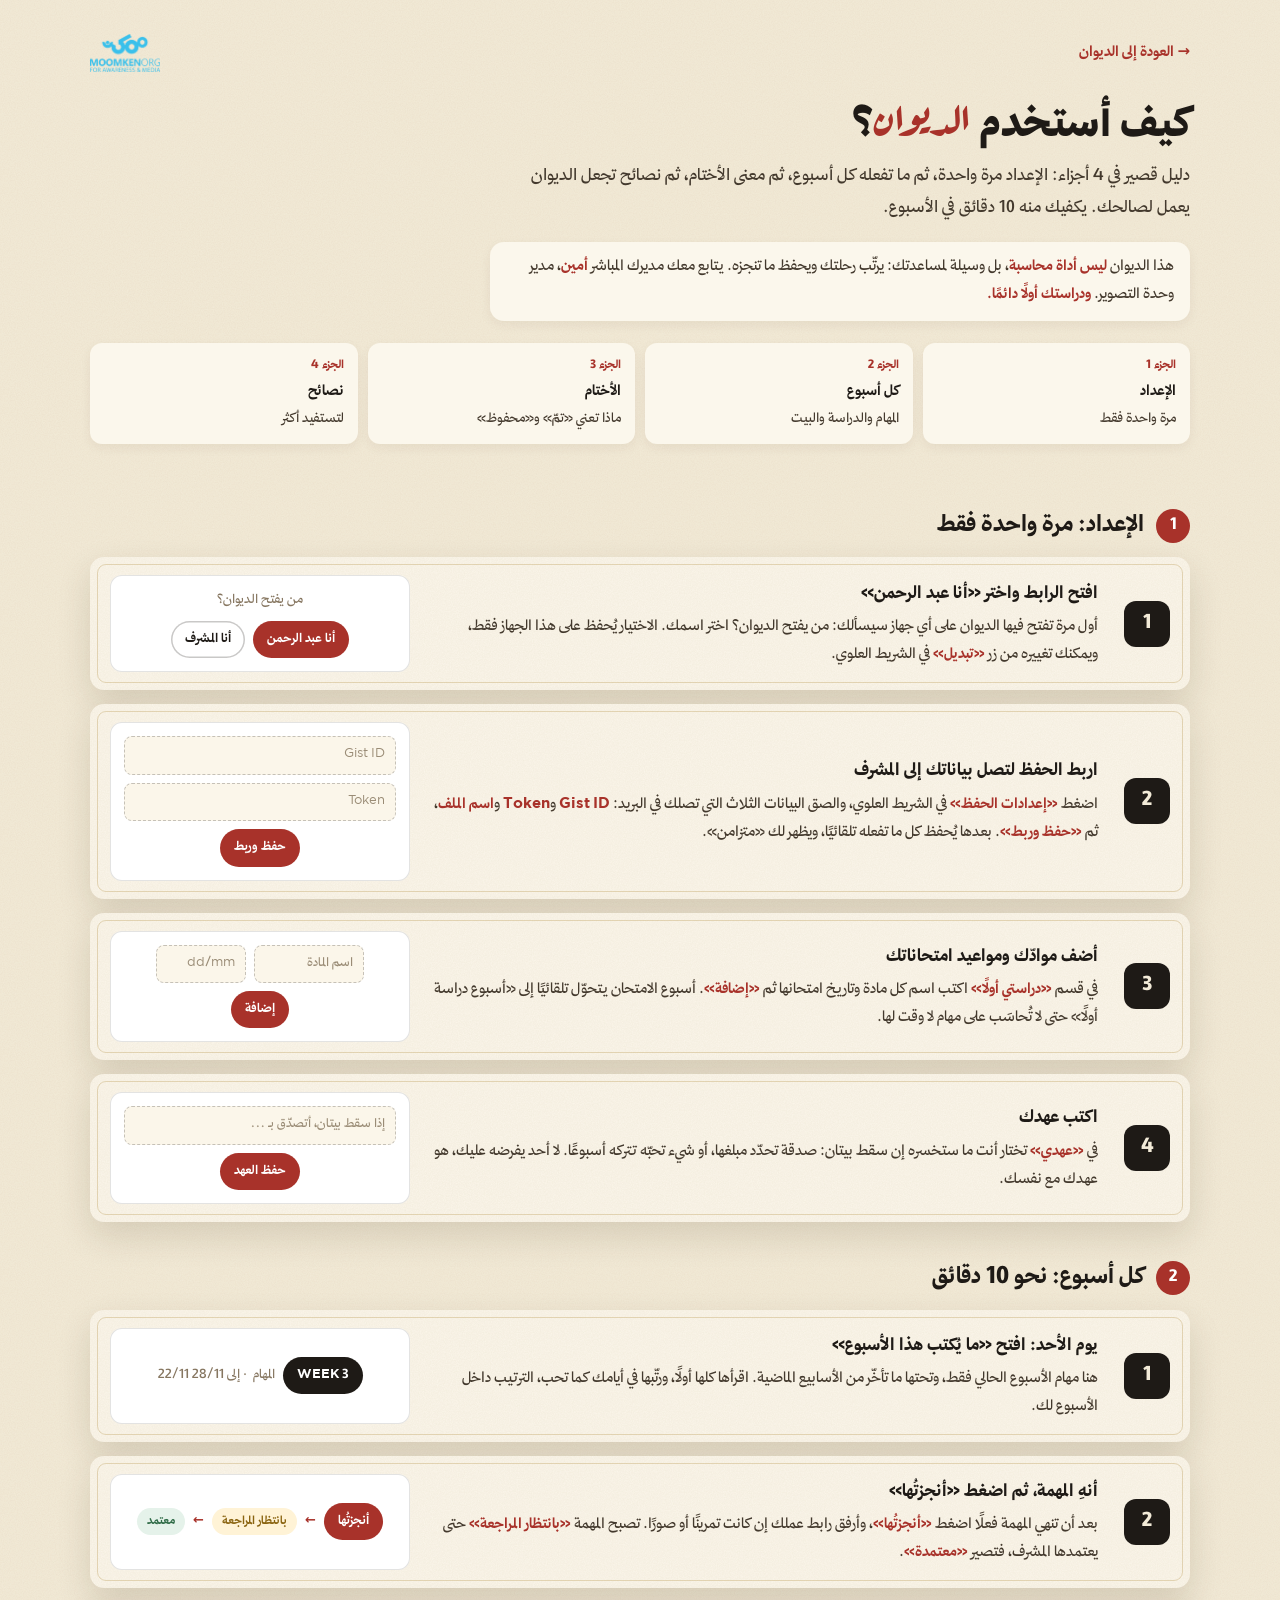
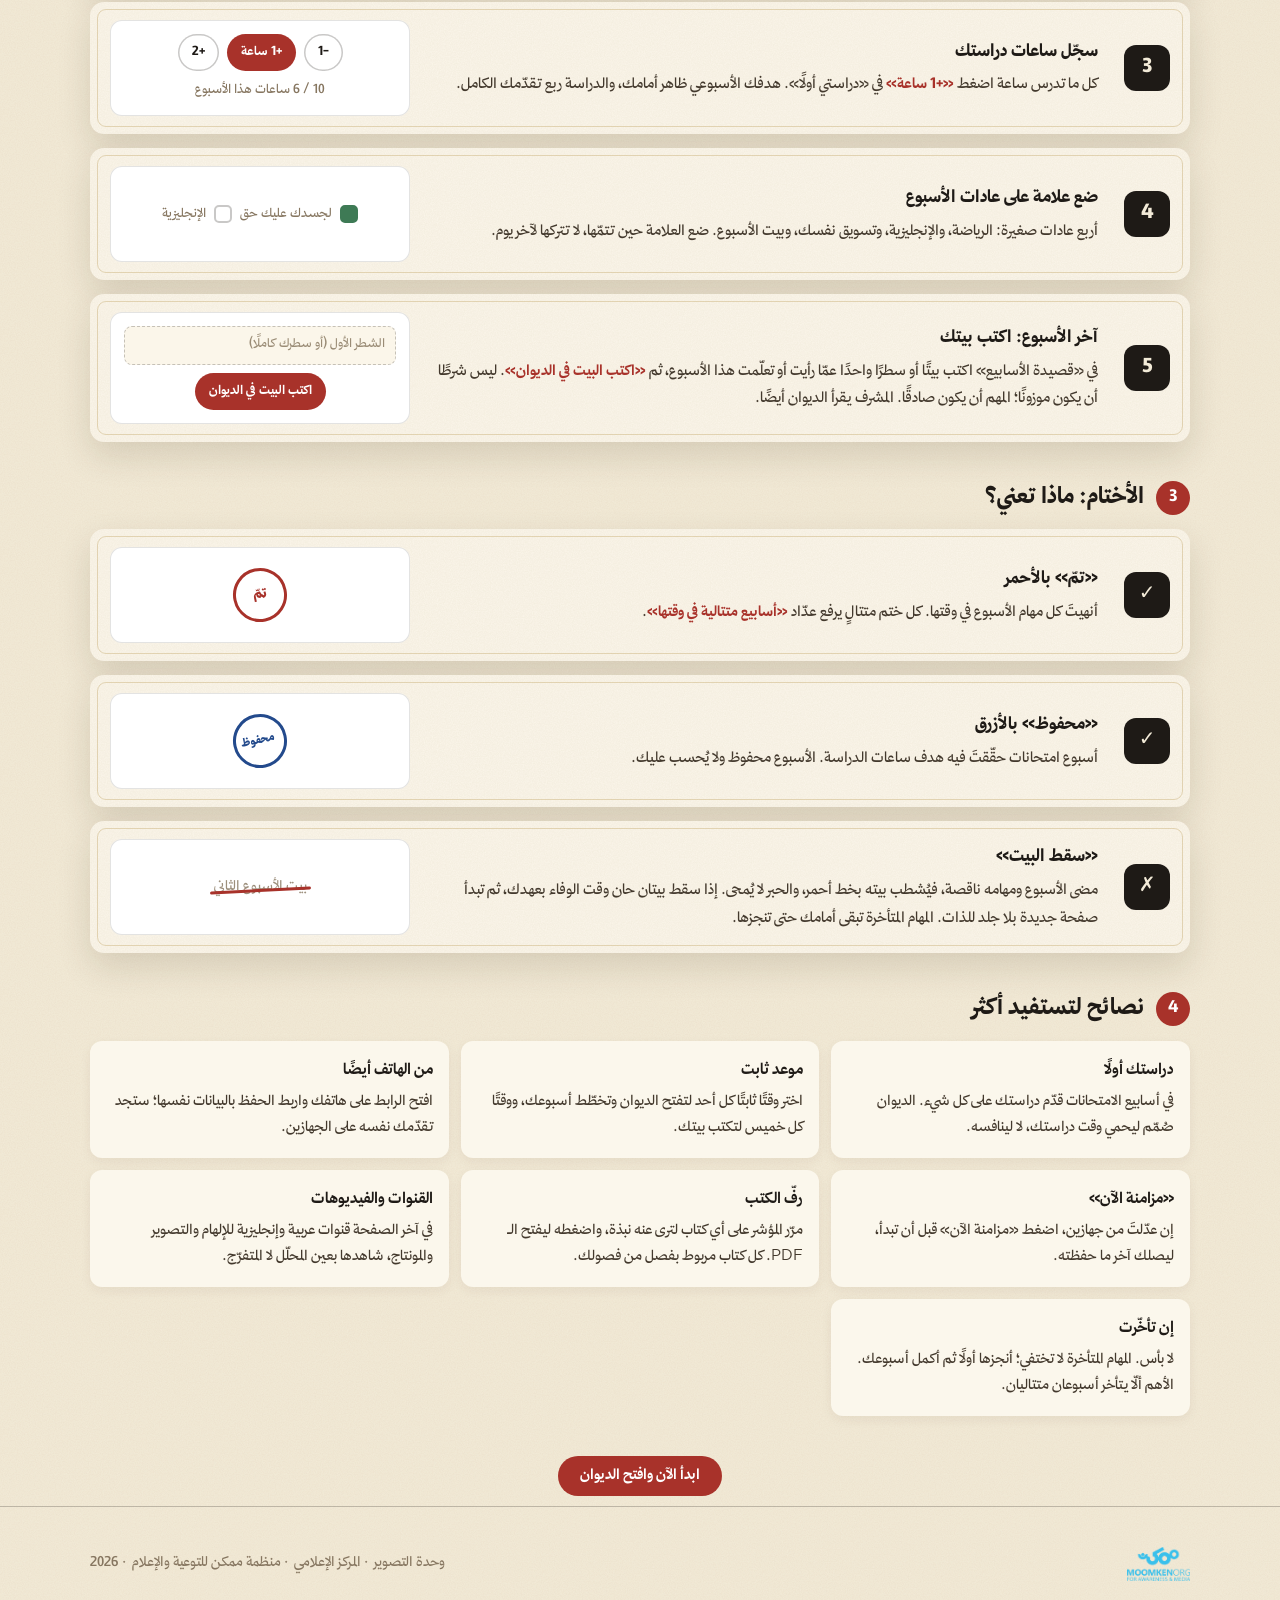
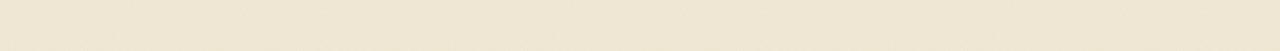
==== commit 37e0c0f5: "How-to guide page (Muhannad new; Abdurrahman: supervisor + studies-first note), no em dashes Co-Auth" ====
--- a/guide.html
+++ b/guide.html
@@ -4,7 +4,7 @@
 <meta charset="utf-8">
 <meta name="viewport" content="width=device-width, initial-scale=1, viewport-fit=cover">
 <meta name="theme-color" content="#F3EBD8">
-<title>كيف أستخدم الديوان؟ — عبد الرحمن · وحدة التصوير — ممكن</title>
+<title>كيف أستخدم الديوان؟ · عبد الرحمن · وحدة التصوير · ممكن</title>
 <link rel="icon" href="assets/favicon.png">
 <link rel="stylesheet" href="base.css?v=12">
 <link rel="stylesheet" href="app.css?v=12">
@@ -16,6 +16,8 @@
 .g-title{margin:26px 0 6px;font-size:clamp(30px,4vw,44px);font-weight:900;color:var(--ink);line-height:1.3}
 .g-title span{font-family:'Aref Ruqaa','Dahab',serif;color:var(--accent);font-weight:700}
 .g-lead{font-size:17px;color:var(--body);max-width:680px;line-height:1.9;margin:0}
+.g-note{margin:16px 0 0;max-width:700px;background:var(--surface);border-radius:14px;padding:12px 16px;color:var(--body);font-size:15px;line-height:1.85;box-shadow:0 4px 12px rgba(60,40,15,.06)}
+.g-note b{color:var(--accent)}
 .g-map{display:grid;grid-template-columns:repeat(4,1fr);gap:10px;margin:22px 0 6px}
 .g-map a{display:flex;flex-direction:column;gap:2px;background:var(--surface);border-radius:12px;padding:12px 14px;text-decoration:none;color:var(--body);box-shadow:0 4px 12px rgba(60,40,15,.06);font-size:13.5px;transition:transform .2s}
 .g-map a:hover{transform:translateY(-3px)}
@@ -64,6 +66,7 @@
     </div>
     <h1 class="g-title">كيف أستخدم <span>الديوان</span>؟</h1>
     <p class="g-lead">دليل قصير في <bdi dir="ltr">4</bdi> أجزاء: الإعداد مرة واحدة، ثم ما تفعله كل أسبوع، ثم معنى الأختام، ثم نصائح تجعل الديوان يعمل لصالحك. يكفيك منه <bdi dir="ltr">10</bdi> دقائق في الأسبوع.</p>
+    <p class="g-note">هذا الديوان <b>ليس أداة محاسبة</b>، بل وسيلة لمساعدتك: يرتّب رحلتك ويحفظ ما تنجزه. يتابع معك مديرك المباشر <b>أمين</b>، مدير وحدة التصوير. <b>ودراستك أولًا دائمًا.</b></p>
     <nav class="g-map">
       <a href="#p1"><i>الجزء 1</i><b>الإعداد</b>مرة واحدة فقط</a>
       <a href="#p2"><i>الجزء 2</i><b>كل أسبوع</b>المهام والدراسة والبيت</a>
@@ -74,7 +77,7 @@
 </header>
 
 <main class="wrap">
-  <div class="g-part" id="p1"><span>1</span><h2>الإعداد — مرة واحدة فقط</h2></div>
+  <div class="g-part" id="p1"><span>1</span><h2>الإعداد: مرة واحدة فقط</h2></div>
   <div class="steps">
     <div class="step"><div class="sn">1</div><div><h3>افتح الرابط واختر «أنا عبد الرحمن»</h3><p>أول مرة تفتح فيها الديوان على أي جهاز سيسألك: من يفتح الديوان؟ اختر اسمك. الاختيار يُحفظ على هذا الجهاز فقط، ويمكنك تغييره من زر <b>«تبديل»</b> في الشريط العلوي.</p></div>
       <div class="mock"><span>من يفتح الديوان؟</span><div class="row"><span class="mb">أنا عبد الرحمن</span><span class="mb gh">أنا المشرف</span></div></div></div>
@@ -82,46 +85,47 @@
       <div class="mock"><div class="mf">Gist ID</div><div class="mf">Token</div><span class="mb">حفظ وربط</span></div></div>
     <div class="step"><div class="sn">3</div><div><h3>أضف موادّك ومواعيد امتحاناتك</h3><p>في قسم <b>«دراستي أولًا»</b> اكتب اسم كل مادة وتاريخ امتحانها ثم <b>«إضافة»</b>. أسبوع الامتحان يتحوّل تلقائيًا إلى «أسبوع دراسة أولًا» حتى لا تُحاسَب على مهام لا وقت لها.</p></div>
       <div class="mock"><div class="row"><div class="mf" style="width:110px">اسم المادة</div><div class="mf" style="width:90px">dd/mm</div><span class="mb">إضافة</span></div></div></div>
-    <div class="step"><div class="sn">4</div><div><h3>اكتب عهدك</h3><p>في <b>«عهدي»</b> تختار أنت ما ستخسره إن سقط بيتان: صدقة تحدّد مبلغها، أو شيء تحبّه تتركه أسبوعًا. لا أحد يفرضه عليك — هو عهدك مع نفسك.</p></div>
+    <div class="step"><div class="sn">4</div><div><h3>اكتب عهدك</h3><p>في <b>«عهدي»</b> تختار أنت ما ستخسره إن سقط بيتان: صدقة تحدّد مبلغها، أو شيء تحبّه تتركه أسبوعًا. لا أحد يفرضه عليك، هو عهدك مع نفسك.</p></div>
       <div class="mock"><div class="mf">إذا سقط بيتان، أتصدّق بـ…</div><span class="mb">حفظ العهد</span></div></div>
   </div>
 
-  <div class="g-part" id="p2"><span>2</span><h2>كل أسبوع — نحو <bdi dir="ltr">10</bdi> دقائق</h2></div>
+  <div class="g-part" id="p2"><span>2</span><h2>كل أسبوع: نحو <bdi dir="ltr">10</bdi> دقائق</h2></div>
   <div class="steps">
-    <div class="step"><div class="sn">1</div><div><h3>يوم الأحد: افتح «ما يُكتب هذا الأسبوع»</h3><p>هنا مهام الأسبوع الحالي فقط، وتحتها ما تأخّر من الأسابيع الماضية. اقرأها كلها أولًا، ورتّبها في أيامك كما تحب — الترتيب داخل الأسبوع لك.</p></div>
-      <div class="mock"><div class="row"><span class="mb dk">WEEK 3</span><span>المهام · <bdi dir="ltr">22/11 — 28/11</bdi></span></div></div></div>
+    <div class="step"><div class="sn">1</div><div><h3>يوم الأحد: افتح «ما يُكتب هذا الأسبوع»</h3><p>هنا مهام الأسبوع الحالي فقط، وتحتها ما تأخّر من الأسابيع الماضية. اقرأها كلها أولًا، ورتّبها في أيامك كما تحب، الترتيب داخل الأسبوع لك.</p></div>
+      <div class="mock"><div class="row"><span class="mb dk">WEEK 3</span><span>المهام · <bdi dir="ltr">22/11 إلى 28/11</bdi></span></div></div></div>
     <div class="step"><div class="sn">2</div><div><h3>أنهِ المهمة، ثم اضغط «أنجزتُها»</h3><p>بعد أن تنهي المهمة فعلًا اضغط <b>«أنجزتُها»</b>، وأرفق رابط عملك إن كانت تمرينًا أو صورًا. تصبح المهمة <b>«بانتظار المراجعة»</b> حتى يعتمدها المشرف، فتصير <b>«معتمدة»</b>.</p></div>
       <div class="mock"><div class="row"><span class="mb">أنجزتُها</span><span class="arrow">←</span><span class="tag wait">بانتظار المراجعة</span><span class="arrow">←</span><span class="tag ok">معتمد</span></div></div></div>
     <div class="step"><div class="sn">3</div><div><h3>سجّل ساعات دراستك</h3><p>كل ما تدرس ساعة اضغط <b>«+1 ساعة»</b> في «دراستي أولًا». هدفك الأسبوعي ظاهر أمامك، والدراسة ربع تقدّمك الكامل.</p></div>
       <div class="mock"><div class="row"><span class="mb gh">−1</span><span class="mb">+1 ساعة</span><span class="mb gh">+2</span></div><span><bdi dir="ltr">6 / 10</bdi> ساعات هذا الأسبوع</span></div></div>
-    <div class="step"><div class="sn">4</div><div><h3>ضع علامة على عادات الأسبوع</h3><p>أربع عادات صغيرة: الرياضة، والإنجليزية، وتسويق نفسك، وبيت الأسبوع. ضع العلامة حين تتمّها — لا تتركها لآخر يوم.</p></div>
+    <div class="step"><div class="sn">4</div><div><h3>ضع علامة على عادات الأسبوع</h3><p>أربع عادات صغيرة: الرياضة، والإنجليزية، وتسويق نفسك، وبيت الأسبوع. ضع العلامة حين تتمّها، لا تتركها لآخر يوم.</p></div>
       <div class="mock"><div class="row"><span class="mk on"></span>لجسدك عليك حق <span class="mk"></span>الإنجليزية</div></div></div>
     <div class="step"><div class="sn">5</div><div><h3>آخر الأسبوع: اكتب بيتك</h3><p>في «قصيدة الأسابيع» اكتب بيتًا أو سطرًا واحدًا عمّا رأيت أو تعلّمت هذا الأسبوع، ثم <b>«اكتب البيت في الديوان»</b>. ليس شرطًا أن يكون موزونًا؛ المهم أن يكون صادقًا. المشرف يقرأ الديوان أيضًا.</p></div>
-      <div class="mock"><div class="mf">الشطر الأول — أو سطرك كاملًا</div><span class="mb">اكتب البيت في الديوان</span></div></div>
+      <div class="mock"><div class="mf">الشطر الأول (أو سطرك كاملًا)</div><span class="mb">اكتب البيت في الديوان</span></div></div>
   </div>
 
-  <div class="g-part" id="p3"><span>3</span><h2>الأختام — ماذا تعني؟</h2></div>
+  <div class="g-part" id="p3"><span>3</span><h2>الأختام: ماذا تعني؟</h2></div>
   <div class="steps">
     <div class="step"><div class="sn">✓</div><div><h3>«تمّ» بالأحمر</h3><p>أنهيتَ كل مهام الأسبوع في وقتها. كل ختم متتالٍ يرفع عدّاد <b>«أسابيع متتالية في وقتها»</b>.</p></div><div class="mock"><span class="stamp">تمّ</span></div></div>
     <div class="step"><div class="sn">✓</div><div><h3>«محفوظ» بالأزرق</h3><p>أسبوع امتحانات حقّقتَ فيه هدف ساعات الدراسة. الأسبوع محفوظ ولا يُحسب عليك.</p></div><div class="mock"><span class="stamp b">محفوظ</span></div></div>
-    <div class="step"><div class="sn">✗</div><div><h3>«سقط البيت»</h3><p>مضى الأسبوع ومهامه ناقصة، فيُشطب بيته بخط أحمر — والحبر لا يُمحى. إذا سقط بيتان حان وقت الوفاء بعهدك، ثم تبدأ صفحة جديدة بلا جلد للذات. المهام المتأخرة تبقى أمامك حتى تنجزها.</p></div><div class="mock"><span class="strk">بيت الأسبوع الثاني</span></div></div>
+    <div class="step"><div class="sn">✗</div><div><h3>«سقط البيت»</h3><p>مضى الأسبوع ومهامه ناقصة، فيُشطب بيته بخط أحمر، والحبر لا يُمحى. إذا سقط بيتان حان وقت الوفاء بعهدك، ثم تبدأ صفحة جديدة بلا جلد للذات. المهام المتأخرة تبقى أمامك حتى تنجزها.</p></div><div class="mock"><span class="strk">بيت الأسبوع الثاني</span></div></div>
   </div>
 
   <div class="g-part" id="p4"><span>4</span><h2>نصائح لتستفيد أكثر</h2></div>
   <div class="tips">
+    <div class="tip"><b>دراستك أولًا</b><p>في أسابيع الامتحانات قدّم دراستك على كل شيء. الديوان صُمّم ليحمي وقت دراستك، لا لينافسه.</p></div>
     <div class="tip"><b>موعد ثابت</b><p>اختر وقتًا ثابتًا كل أحد لتفتح الديوان وتخطّط أسبوعك، ووقتًا كل خميس لتكتب بيتك.</p></div>
     <div class="tip"><b>من الهاتف أيضًا</b><p>افتح الرابط على هاتفك واربط الحفظ بالبيانات نفسها؛ ستجد تقدّمك نفسه على الجهازين.</p></div>
     <div class="tip"><b>«مزامنة الآن»</b><p>إن عدّلتَ من جهازين، اضغط «مزامنة الآن» قبل أن تبدأ، ليصلك آخر ما حفظته.</p></div>
     <div class="tip"><b>رفّ الكتب</b><p>مرّر المؤشر على أي كتاب لترى عنه نبذة، واضغطه ليفتح الـ PDF. كل كتاب مربوط بفصل من فصولك.</p></div>
-    <div class="tip"><b>القنوات والفيديوهات</b><p>في آخر الصفحة قنوات عربية وإنجليزية للإلهام والتصوير والمونتاج — شاهدها بعين المحلّل لا المتفرّج.</p></div>
+    <div class="tip"><b>القنوات والفيديوهات</b><p>في آخر الصفحة قنوات عربية وإنجليزية للإلهام والتصوير والمونتاج، شاهدها بعين المحلّل لا المتفرّج.</p></div>
     <div class="tip"><b>إن تأخّرت</b><p>لا بأس. المهام المتأخرة لا تختفي؛ أنجزها أولًا ثم أكمل أسبوعك. الأهم ألّا يتأخر أسبوعان متتاليان.</p></div>
   </div>
-  <div class="g-end"><a class="btn btn-main" href="./">ابدأ الآن — افتح الديوان</a></div>
+  <div class="g-end"><a class="btn btn-main" href="./">ابدأ الآن وافتح الديوان</a></div>
 </main>
 <footer class="foot">
   <div class="wrap foot-in">
     <img src="assets/logo-cyan.png" alt="ممكن" width="102" height="34">
-    <span>وحدة التصوير · المركز الإعلامي — منظمة ممكن للتوعية والإعلام · <bdi dir="ltr">2026</bdi></span>
+    <span>وحدة التصوير · المركز الإعلامي · منظمة ممكن للتوعية والإعلام · <bdi dir="ltr">2026</bdi></span>
   </div>
 </footer>
 </body>
--- a/app.css
+++ b/app.css
@@ -322,3 +322,29 @@
 .lg .ms::after{content:'';position:absolute;left:2px;right:2px;top:50%;height:3px;background:var(--accent);border-radius:3px;transform:rotate(-8deg)}
 .lg b{color:var(--ink)}
 .guide-link{display:inline-flex}
+
+/* ---------- old pages flip by before the diwan opens (flip.js) ---------- */
+.flip{position:absolute;inset:0;z-index:5;transform-style:preserve-3d;pointer-events:none;opacity:0;transition:opacity .25s ease}
+.flip.in{opacity:1}
+.flip.out{opacity:0;transition:opacity .4s ease .05s}
+.fl-base,.fl-leaf{position:absolute}
+.fl-base{background:var(--paper) center/100% 100% no-repeat;box-shadow:0 30px 40px -10px rgba(60,40,15,.3),0 3px 6px rgba(60,40,15,.14)}
+.fl-base.side-l{border-radius:14px 4px 4px 14px;box-shadow:inset -18px 0 24px -18px rgba(80,55,20,.35),0 30px 40px -10px rgba(60,40,15,.3)}
+.fl-base.side-r{border-radius:4px 14px 14px 4px;box-shadow:inset 18px 0 24px -18px rgba(80,55,20,.35),0 30px 40px -10px rgba(60,40,15,.3)}
+.fl-base.side-one{border-radius:12px 12px 0 0}
+.fl-base.clean{background-image:var(--grain)}
+.fl-base.clean::after{content:'';position:absolute;inset:16px;border:1px solid rgba(168,50,42,.28);outline:1px solid rgba(168,50,42,.14);outline-offset:4px;border-radius:2px}
+.fl-leaf{transform-style:preserve-3d}
+.fl-strip{position:absolute;top:0;transform-origin:100% 50%;transform-style:preserve-3d}
+.fc{position:absolute;inset:0;backface-visibility:hidden;-webkit-backface-visibility:hidden;background-color:var(--paper);background-repeat:no-repeat;overflow:hidden}
+.fc.b{transform:rotateY(180deg)}
+.fc.f.edge{border-radius:14px 0 0 14px}
+.flip.one .fc.f.edge{border-radius:12px 0 0 0}
+/* the bend catches light and shadow */
+.fc::before{content:'';position:absolute;inset:0;background:linear-gradient(90deg,rgba(40,22,8,var(--l,0)),rgba(40,22,8,var(--r,0)));z-index:1}
+.fc.b::before{background:linear-gradient(270deg,rgba(40,22,8,var(--l,0)),rgba(40,22,8,var(--r,0)))}
+/* while old pages turn, the real ones wait; then they appear at once under the last leaf */
+.diwan.flipping .page{opacity:0;transition:none}
+.diwan.flipped .page{transition:none!important;opacity:1;transform:none}
+@media (max-width:640px){ .fl-base.clean::after{inset:9px} }
+@media (prefers-reduced-motion:reduce){ .flip{display:none} }
